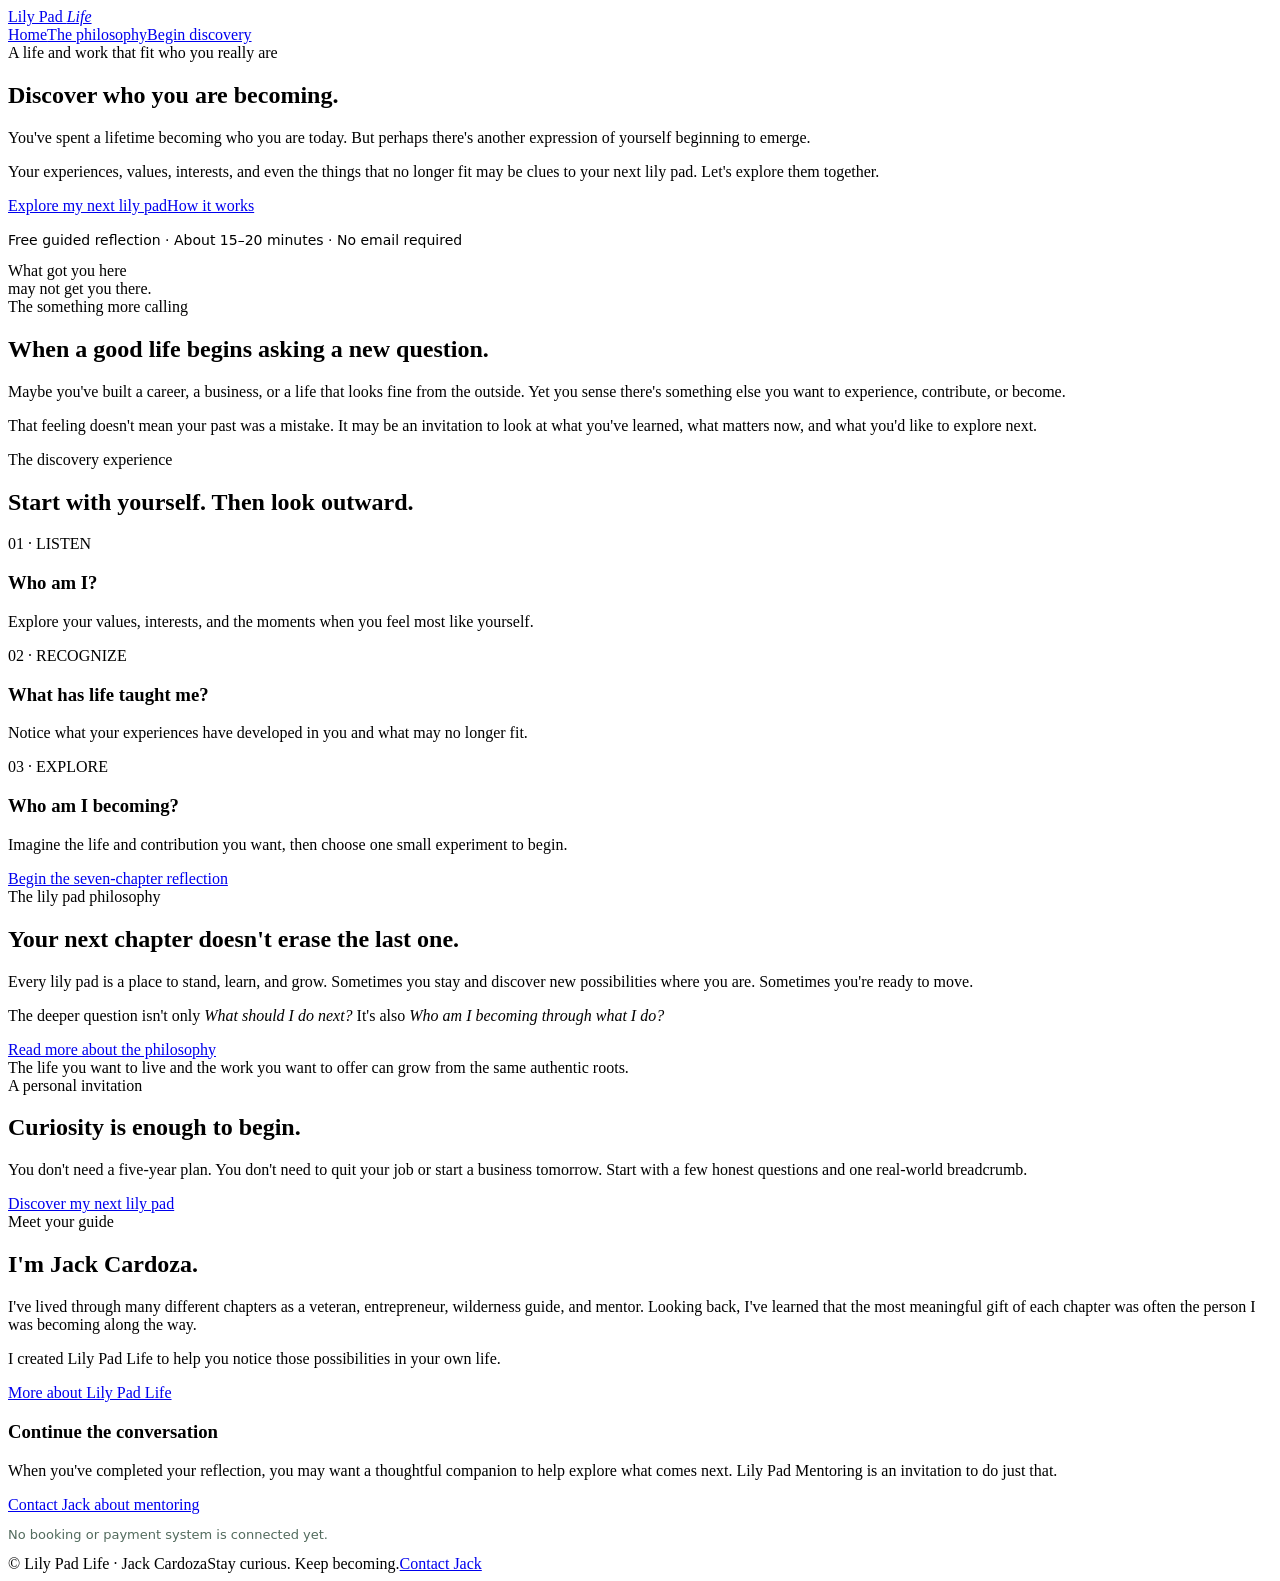
==== index.html @ d8ed2a71 "Add files via upload" ====
<!doctype html><html lang="en"><head><meta charset="utf-8"><meta name="viewport" content="width=device-width,initial-scale=1"><meta name="theme-color" content="#27543e"><link rel="stylesheet" href="styles.css"><title>Lily Pad Life | Discover Who You Are Becoming</title></head><body><header class="wrap"><nav class="nav" aria-label="Main navigation"><a class="brand" href="index.html">Lily Pad <em>Life</em></a><div class="navlinks"><a href="index.html">Home</a><a href="about.html">The philosophy</a><a href="discovery.html" class="button">Begin discovery</a></div></nav></header><main><section class="wrap hero"><div><div class="eyebrow">A life and work that fit who you really are</div><h1>Discover who you are becoming.</h1><p class="lead">You've spent a lifetime becoming who you are today. But perhaps there's another expression of yourself beginning to emerge.</p><p class="sub">Your experiences, values, interests, and even the things that no longer fit may be clues to your next lily pad. Let's explore them together.</p><div class="actions"><a class="button" href="discovery.html">Explore my next lily pad</a><a class="button outline" href="#how">How it works</a></div><p class="sub" style="font:14px system-ui;margin-top:17px">Free guided reflection · About 15–20 minutes · No email required</p></div><div class="art" role="img" aria-label="Abstract lily pad shapes in a calm green pond"><span>What got you here<br>may not get you there.</span></div></section>
<section class="section light"><div class="wrap narrow center"><div class="eyebrow">The something more calling</div><h2>When a good life begins asking a new question.</h2><p>Maybe you've built a career, a business, or a life that looks fine from the outside. Yet you sense there's something else you want to experience, contribute, or become.</p><p>That feeling doesn't mean your past was a mistake. It may be an invitation to look at what you've learned, what matters now, and what you'd like to explore next.</p></div></section>
<section class="section" id="how"><div class="wrap"><div class="eyebrow">The discovery experience</div><h2>Start with yourself. Then look outward.</h2><div class="cards"><article class="card"><div class="num">01 · LISTEN</div><h3>Who am I?</h3><p>Explore your values, interests, and the moments when you feel most like yourself.</p></article><article class="card"><div class="num">02 · RECOGNIZE</div><h3>What has life taught me?</h3><p>Notice what your experiences have developed in you and what may no longer fit.</p></article><article class="card"><div class="num">03 · EXPLORE</div><h3>Who am I becoming?</h3><p>Imagine the life and contribution you want, then choose one small experiment to begin.</p></article></div><div class="actions"><a class="button" href="discovery.html">Begin the seven-chapter reflection</a></div></div></section>
<section class="section light"><div class="wrap split"><div><div class="eyebrow">The lily pad philosophy</div><h2>Your next chapter doesn't erase the last one.</h2><p>Every lily pad is a place to stand, learn, and grow. Sometimes you stay and discover new possibilities where you are. Sometimes you're ready to move.</p><p>The deeper question isn't only <em>What should I do next?</em> It's also <em>Who am I becoming through what I do?</em></p><a href="about.html">Read more about the philosophy</a></div><div class="quote">The life you want to live and the work you want to offer can grow from the same authentic roots.</div></div></section>
<section class="banner"><div class="wrap narrow center"><div class="eyebrow">A personal invitation</div><h2>Curiosity is enough to begin.</h2><p>You don't need a five-year plan. You don't need to quit your job or start a business tomorrow. Start with a few honest questions and one real-world breadcrumb.</p><a class="button" href="discovery.html">Discover my next lily pad</a></div></section>
<section class="section"><div class="wrap split"><div><div class="eyebrow">Meet your guide</div><h2>I'm Jack Cardoza.</h2><p>I've lived through many different chapters as a veteran, entrepreneur, wilderness guide, and mentor. Looking back, I've learned that the most meaningful gift of each chapter was often the person I was becoming along the way.</p><p>I created Lily Pad Life to help you notice those possibilities in your own life.</p><a class="button outline" href="about.html">More about Lily Pad Life</a></div><div class="card"><h3>Continue the conversation</h3><p>When you've completed your reflection, you may want a thoughtful companion to help explore what comes next. Lily Pad Mentoring is an invitation to do just that.</p><a href="mailto:jackcardoza@gmail.com?subject=Exploring%20my%20next%20lily%20pad">Contact Jack about mentoring</a><p style="font:13px system-ui;color:#526b5d">No booking or payment system is connected yet.</p></div></div></section></main><footer class="footer"><div class="wrap"><span>© Lily Pad Life · Jack Cardoza</span><span>Stay curious. Keep becoming.</span><a href="mailto:jackcardoza@gmail.com">Contact Jack</a></div></footer></body></html>
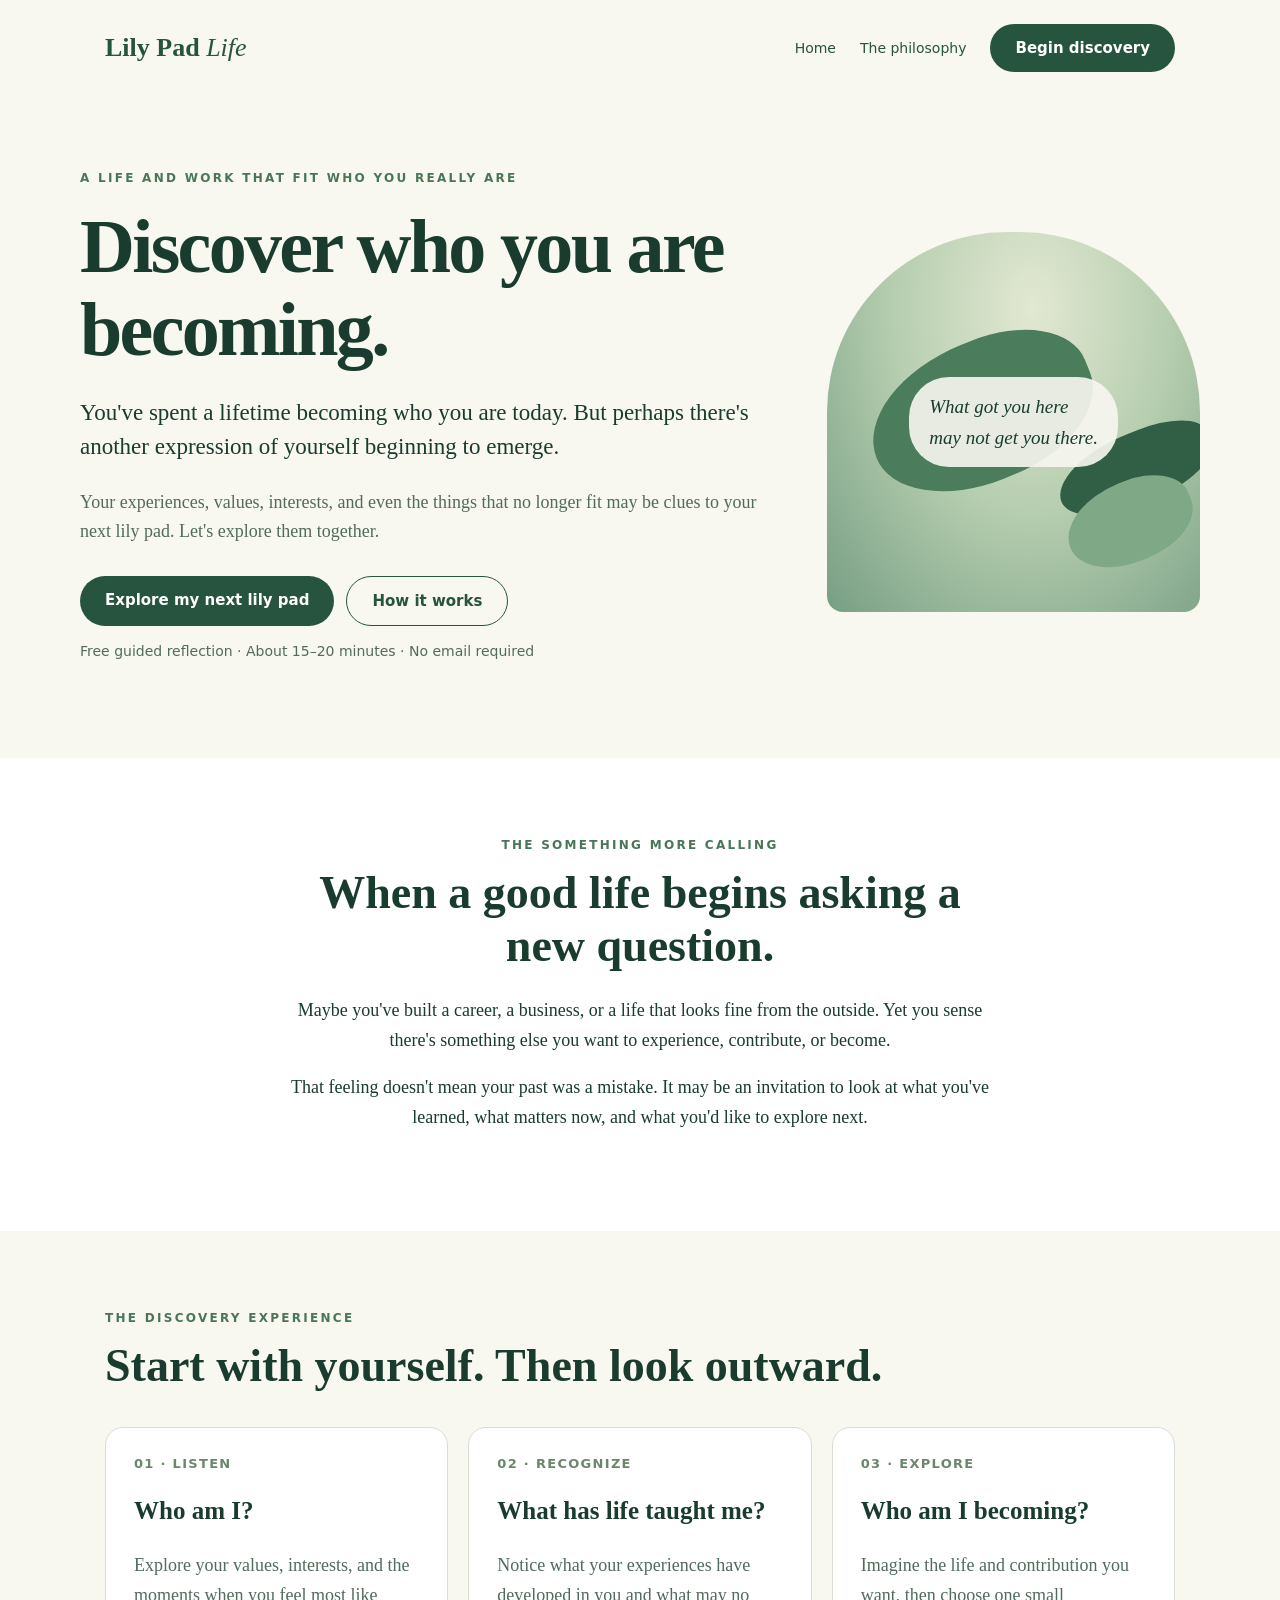
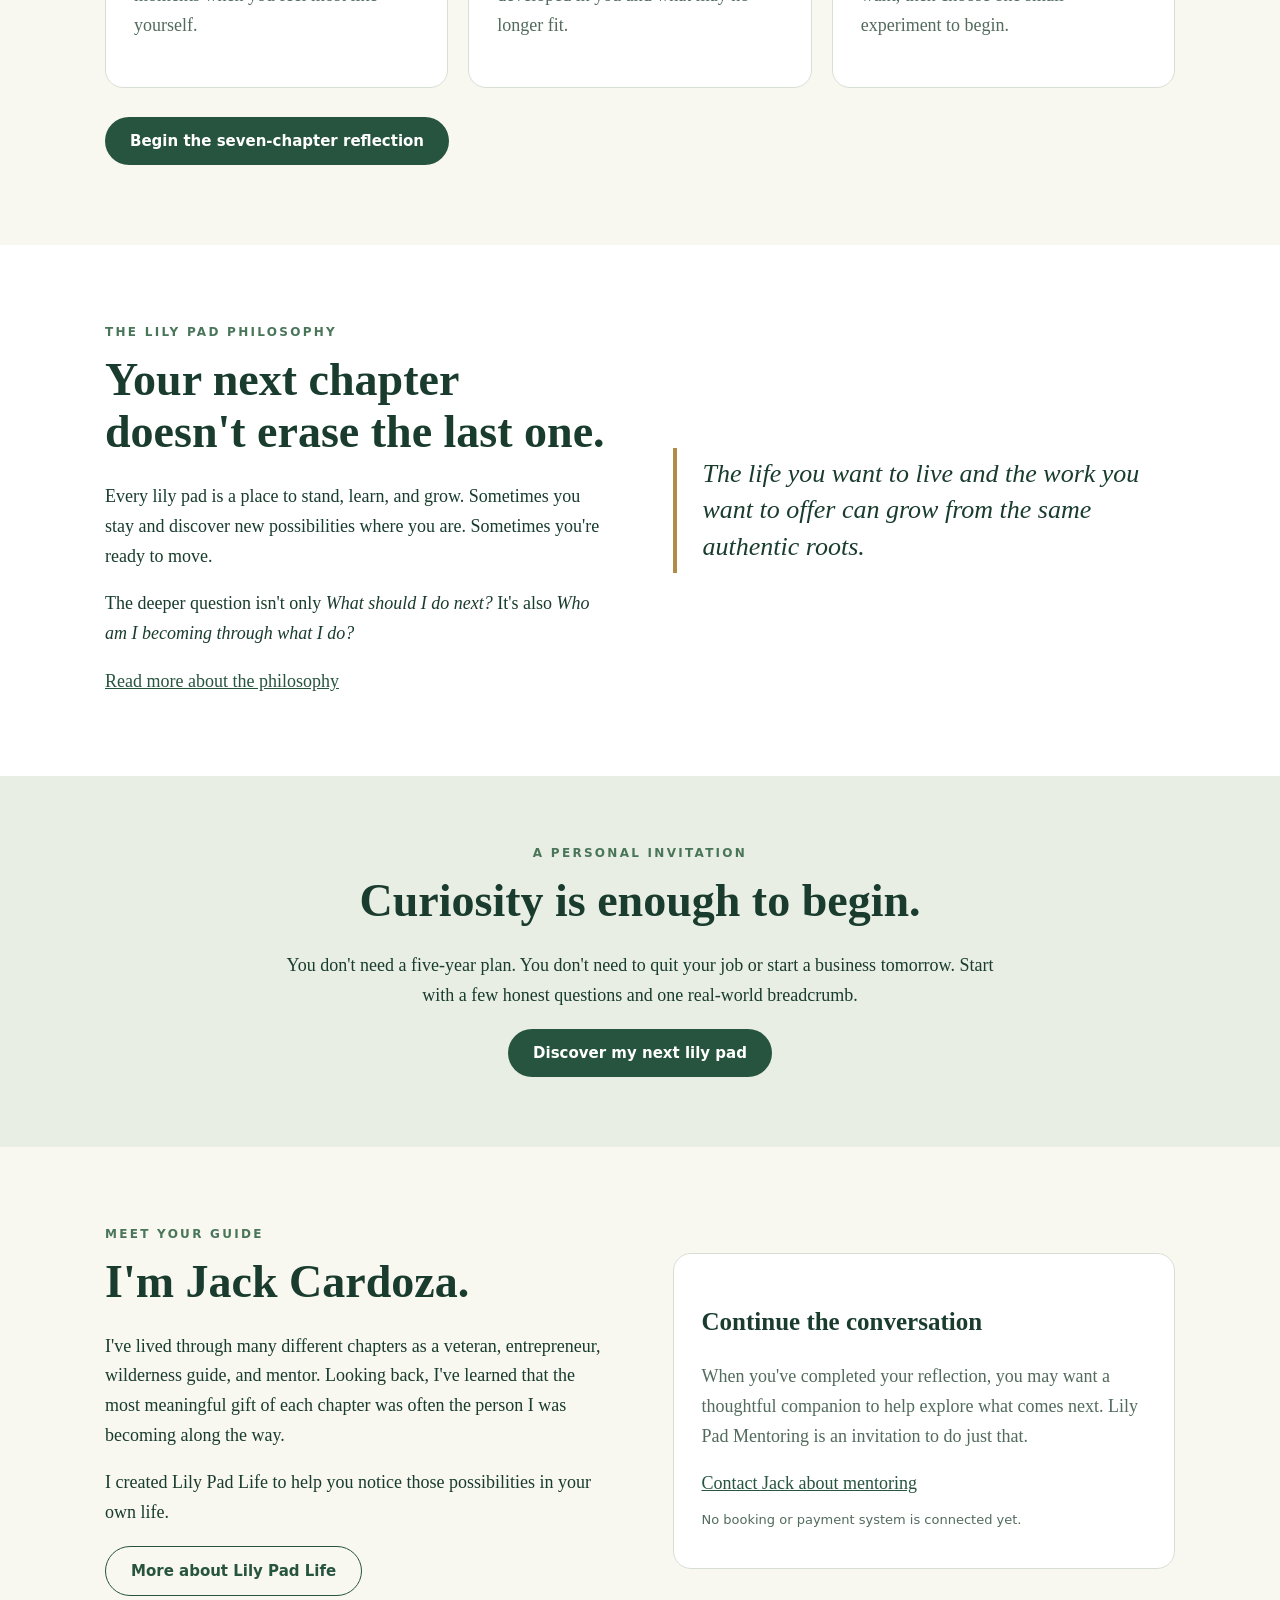
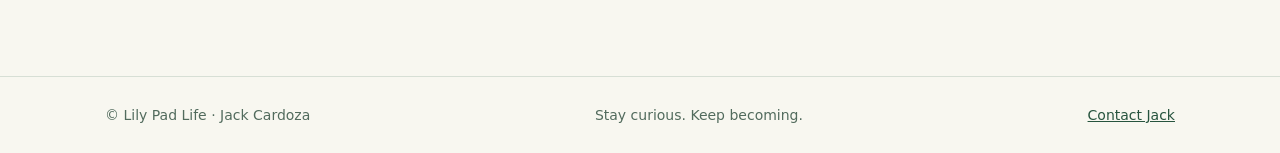
==== commit 0548fe43: "Update contact email to jack@lilypadlife.com" ====
--- a/index.html
+++ b/index.html
@@ -3,4 +3,4 @@
 <section class="section" id="how"><div class="wrap"><div class="eyebrow">The discovery experience</div><h2>Start with yourself. Then look outward.</h2><div class="cards"><article class="card"><div class="num">01 · LISTEN</div><h3>Who am I?</h3><p>Explore your values, interests, and the moments when you feel most like yourself.</p></article><article class="card"><div class="num">02 · RECOGNIZE</div><h3>What has life taught me?</h3><p>Notice what your experiences have developed in you and what may no longer fit.</p></article><article class="card"><div class="num">03 · EXPLORE</div><h3>Who am I becoming?</h3><p>Imagine the life and contribution you want, then choose one small experiment to begin.</p></article></div><div class="actions"><a class="button" href="discovery.html">Begin the seven-chapter reflection</a></div></div></section>
 <section class="section light"><div class="wrap split"><div><div class="eyebrow">The lily pad philosophy</div><h2>Your next chapter doesn't erase the last one.</h2><p>Every lily pad is a place to stand, learn, and grow. Sometimes you stay and discover new possibilities where you are. Sometimes you're ready to move.</p><p>The deeper question isn't only <em>What should I do next?</em> It's also <em>Who am I becoming through what I do?</em></p><a href="about.html">Read more about the philosophy</a></div><div class="quote">The life you want to live and the work you want to offer can grow from the same authentic roots.</div></div></section>
 <section class="banner"><div class="wrap narrow center"><div class="eyebrow">A personal invitation</div><h2>Curiosity is enough to begin.</h2><p>You don't need a five-year plan. You don't need to quit your job or start a business tomorrow. Start with a few honest questions and one real-world breadcrumb.</p><a class="button" href="discovery.html">Discover my next lily pad</a></div></section>
-<section class="section"><div class="wrap split"><div><div class="eyebrow">Meet your guide</div><h2>I'm Jack Cardoza.</h2><p>I've lived through many different chapters as a veteran, entrepreneur, wilderness guide, and mentor. Looking back, I've learned that the most meaningful gift of each chapter was often the person I was becoming along the way.</p><p>I created Lily Pad Life to help you notice those possibilities in your own life.</p><a class="button outline" href="about.html">More about Lily Pad Life</a></div><div class="card"><h3>Continue the conversation</h3><p>When you've completed your reflection, you may want a thoughtful companion to help explore what comes next. Lily Pad Mentoring is an invitation to do just that.</p><a href="mailto:jackcardoza@gmail.com?subject=Exploring%20my%20next%20lily%20pad">Contact Jack about mentoring</a><p style="font:13px system-ui;color:#526b5d">No booking or payment system is connected yet.</p></div></div></section></main><footer class="footer"><div class="wrap"><span>© Lily Pad Life · Jack Cardoza</span><span>Stay curious. Keep becoming.</span><a href="mailto:jackcardoza@gmail.com">Contact Jack</a></div></footer></body></html>+<section class="section"><div class="wrap split"><div><div class="eyebrow">Meet your guide</div><h2>I'm Jack Cardoza.</h2><p>I've lived through many different chapters as a veteran, entrepreneur, wilderness guide, and mentor. Looking back, I've learned that the most meaningful gift of each chapter was often the person I was becoming along the way.</p><p>I created Lily Pad Life to help you notice those possibilities in your own life.</p><a class="button outline" href="about.html">More about Lily Pad Life</a></div><div class="card"><h3>Continue the conversation</h3><p>When you've completed your reflection, you may want a thoughtful companion to help explore what comes next. Lily Pad Mentoring is an invitation to do just that.</p><a href="mailto:jack@lilypadlife.com?subject=Exploring%20my%20next%20lily%20pad">Contact Jack about mentoring</a><p style="font:13px system-ui;color:#526b5d">No booking or payment system is connected yet.</p></div></div></section></main><footer class="footer"><div class="wrap"><span>© Lily Pad Life · Jack Cardoza</span><span>Stay curious. Keep becoming.</span><a href="mailto:jack@lilypadlife.com">Contact Jack</a></div></footer></body></html>
--- a/styles.css
+++ b/styles.css
@@ -0,0 +1,2 @@
+
+:root{--green:#27543e;--dark:#193c2e;--muted:#526b5d;--cream:#f8f7f0;--gold:#b38b49;--line:#d7dfd5}*{box-sizing:border-box}html{scroll-behavior:smooth}body{margin:0;color:var(--dark);background:var(--cream);font:18px/1.65 Georgia,serif}a{color:var(--green)}.wrap{max-width:1120px;margin:auto;padding:0 25px}.nav{display:flex;justify-content:space-between;align-items:center;padding:24px 0;gap:20px}.brand{font-size:26px;font-weight:bold;text-decoration:none}.brand em{font-weight:normal}.navlinks{display:flex;align-items:center;gap:24px;font:14px system-ui}.navlinks a{text-decoration:none}.button{display:inline-block;background:var(--green);color:white;padding:15px 25px;border-radius:40px;font:600 15px system-ui;text-decoration:none}.button.outline{background:transparent;border:1px solid var(--green);color:var(--green)}.hero{padding:75px 0 85px;display:grid;grid-template-columns:1.3fr .7fr;align-items:center;gap:55px}.eyebrow{font:700 12px system-ui;letter-spacing:.19em;text-transform:uppercase;color:#497559}h1{font-size:clamp(43px,6vw,76px);line-height:1.09;letter-spacing:-.035em;margin:20px 0 25px}h2{font-size:clamp(31px,4vw,46px);line-height:1.15;margin:15px 0 23px}h3{font-size:25px;line-height:1.2}.lead{font-size:23px;line-height:1.5}.sub{color:var(--muted)}.actions{display:flex;gap:12px;flex-wrap:wrap;margin-top:29px}.art{min-height:380px;background:radial-gradient(ellipse at 55% 20%,#e2e8d2 0%,#b7ceb0 47%,#769e83 100%);border-radius:180px 180px 16px 16px;display:flex;align-items:center;justify-content:center;position:relative;overflow:hidden}.art:before,.art:after{content:'';position:absolute;background:#4b7c5b;border-radius:55% 45% 50% 50%;transform:rotate(-22deg)}.art:before{width:230px;height:140px;top:110px;left:40px;box-shadow:120px 110px 0 -35px #315f46}.art:after{width:130px;height:80px;bottom:50px;right:5px;background:#7ea886}.art span{z-index:1;background:#f8f7f0e8;padding:14px 20px;border-radius:40px;font-style:italic;font-size:19px}.section{padding:80px 0}.light{background:white}.center{text-align:center}.narrow{max-width:770px;margin:auto}.cards{display:grid;grid-template-columns:repeat(3,1fr);gap:20px;margin-top:35px}.card{border:1px solid var(--line);background:white;border-radius:18px;padding:28px}.card .num{font:700 13px system-ui;color:#6a876c;letter-spacing:.1em}.card p{color:var(--muted)}.quote{border-left:4px solid var(--gold);padding:8px 0 8px 26px;font-style:italic;font-size:26px;line-height:1.4}.split{display:grid;grid-template-columns:1fr 1fr;gap:65px;align-items:center}.list{padding-left:24px}.list li{margin-bottom:13px}.banner{background:#e9eee4;padding:70px 0}.footer{padding:30px 0;color:var(--muted);font:14px system-ui;border-top:1px solid var(--line)}.footer .wrap{display:flex;justify-content:space-between;gap:20px;flex-wrap:wrap}@media(max-width:750px){.hero,.split{grid-template-columns:1fr}.hero{padding:40px 0}.art{min-height:260px}.cards{grid-template-columns:1fr}.nav{align-items:flex-start;flex-direction:column}.navlinks{gap:14px;flex-wrap:wrap}.section{padding:55px 0}}
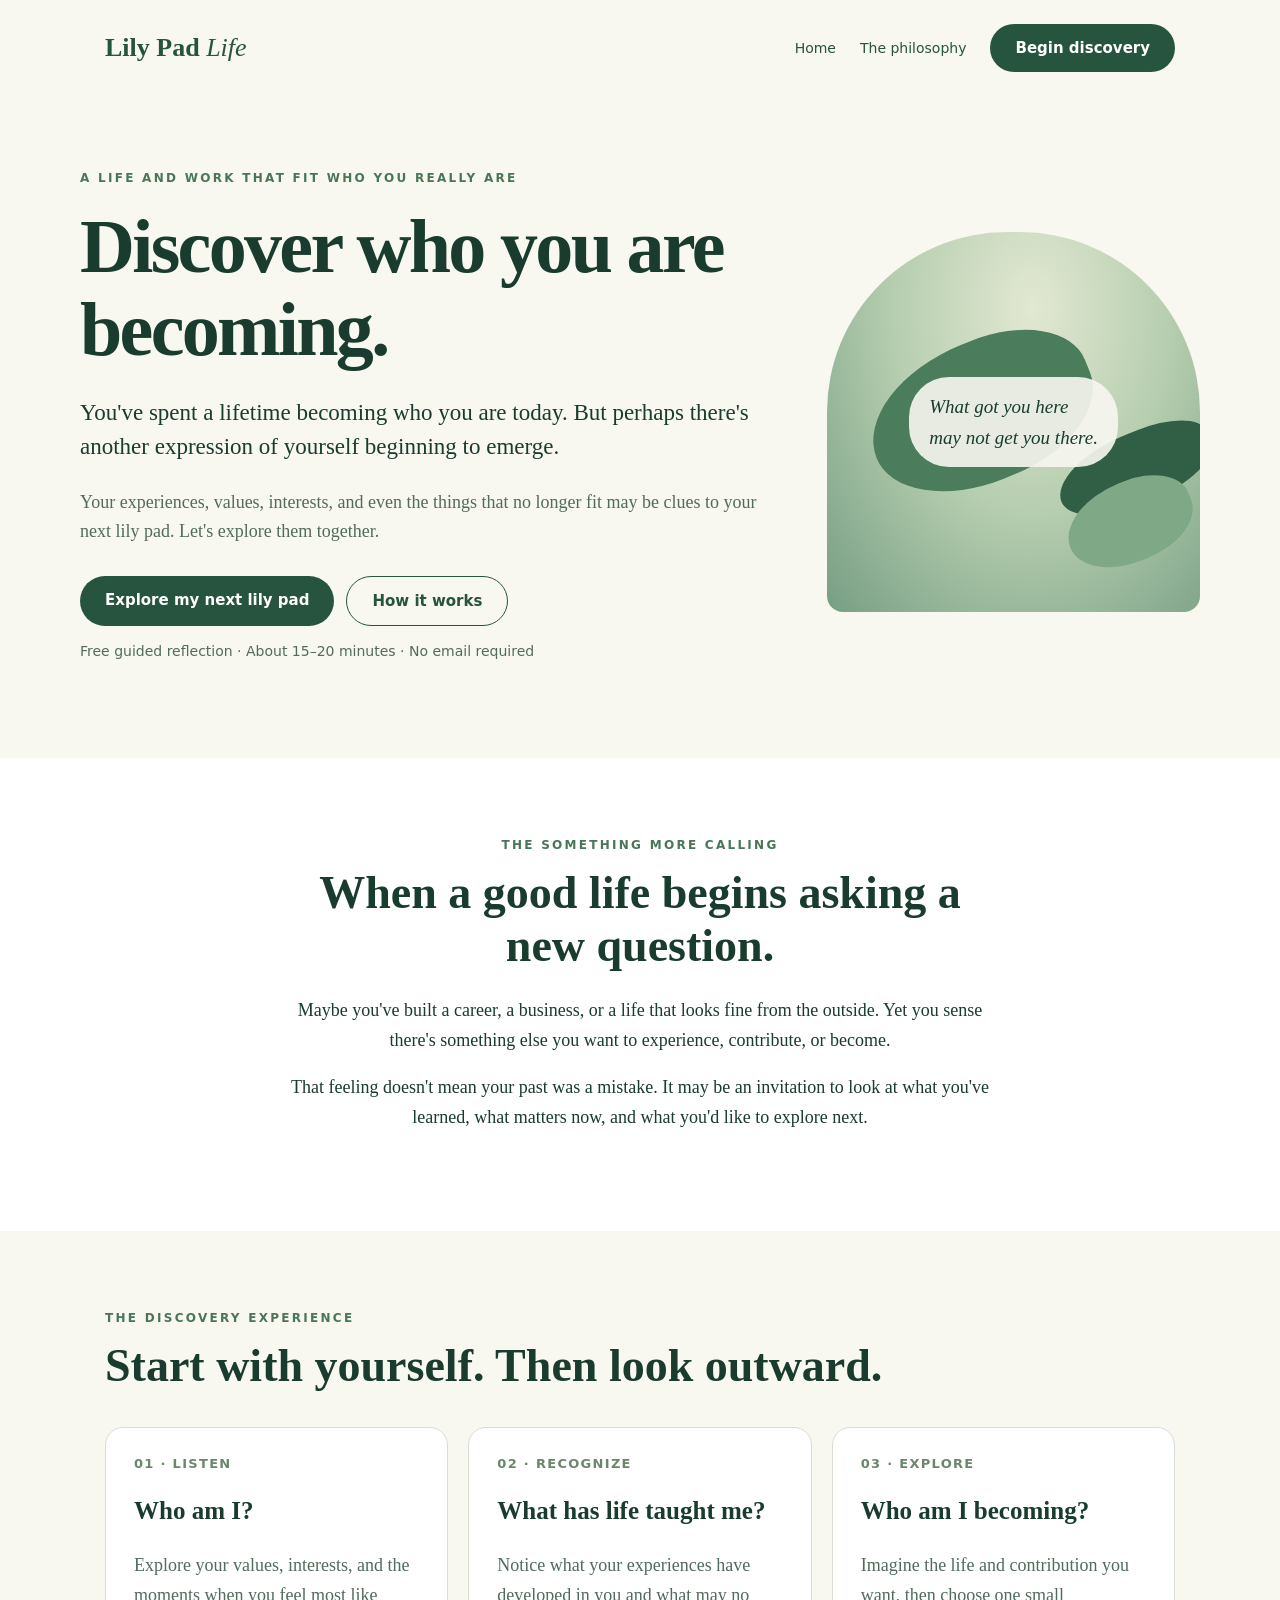
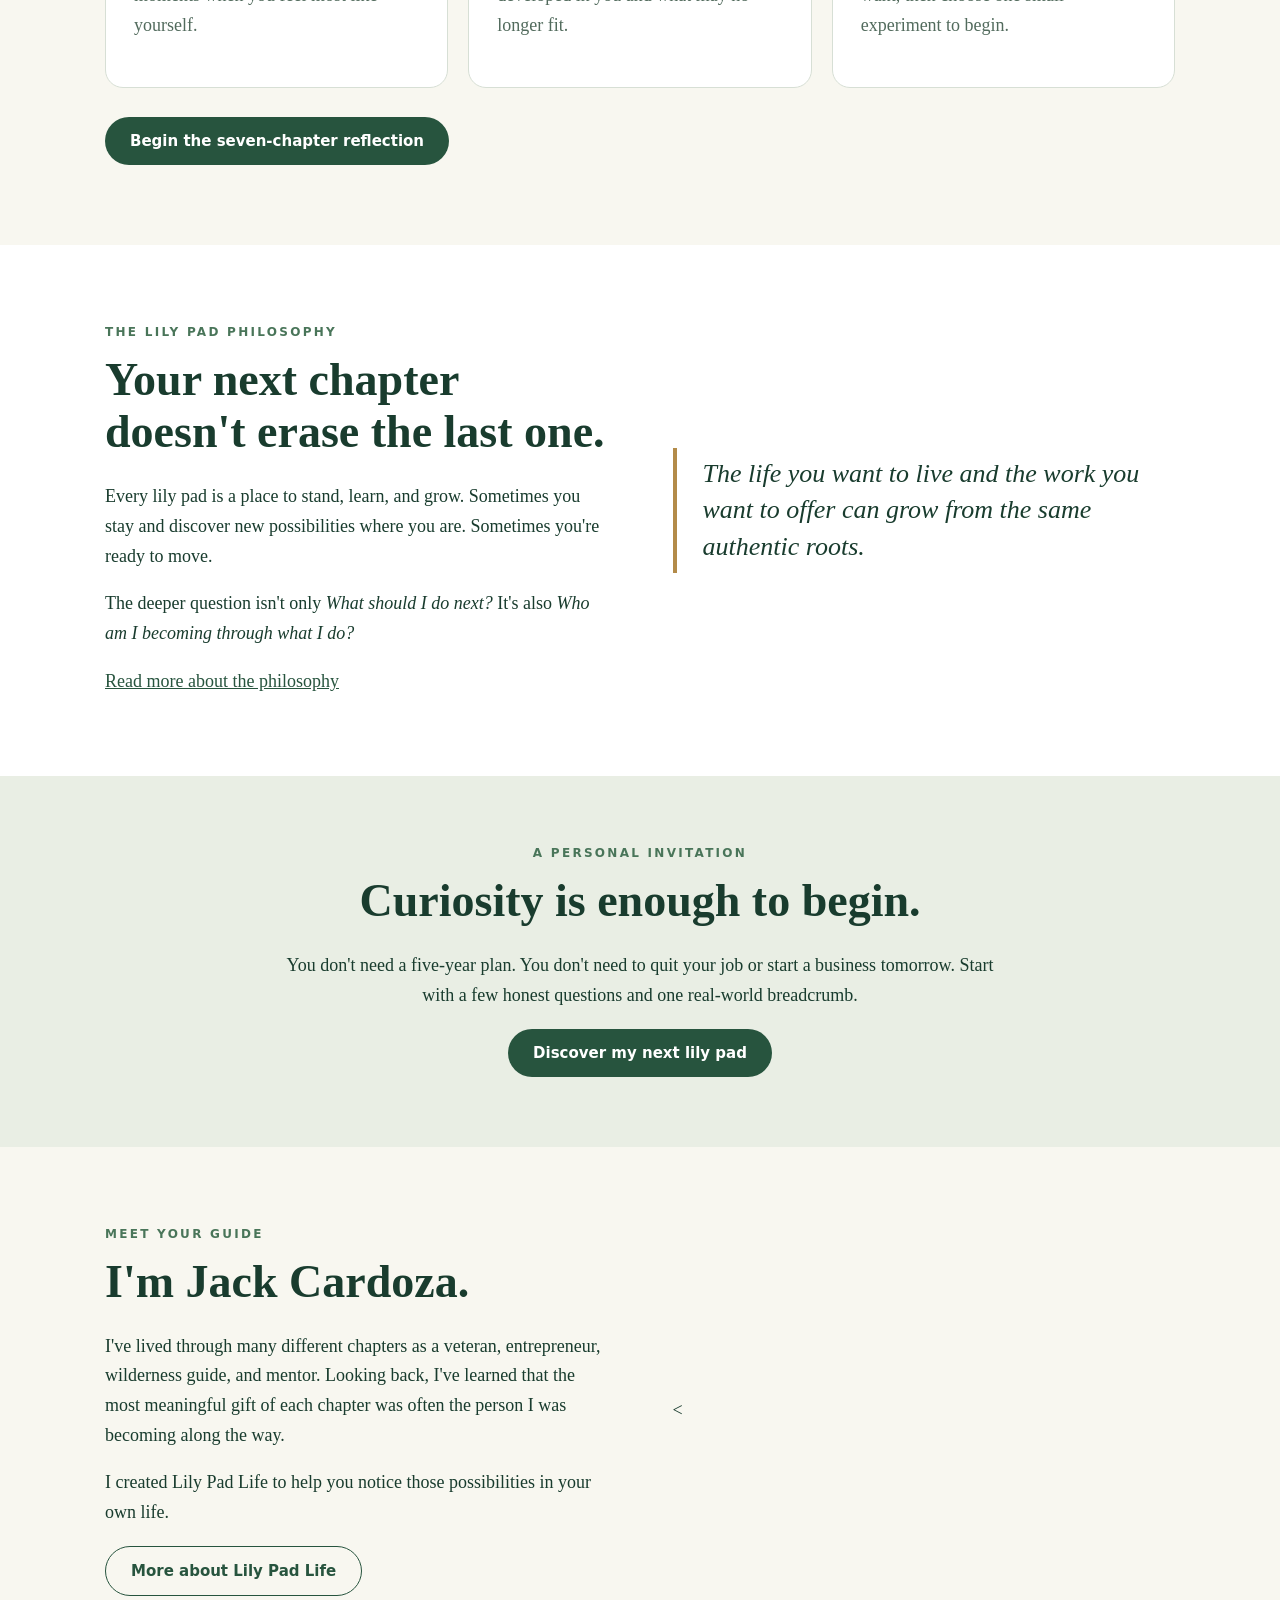
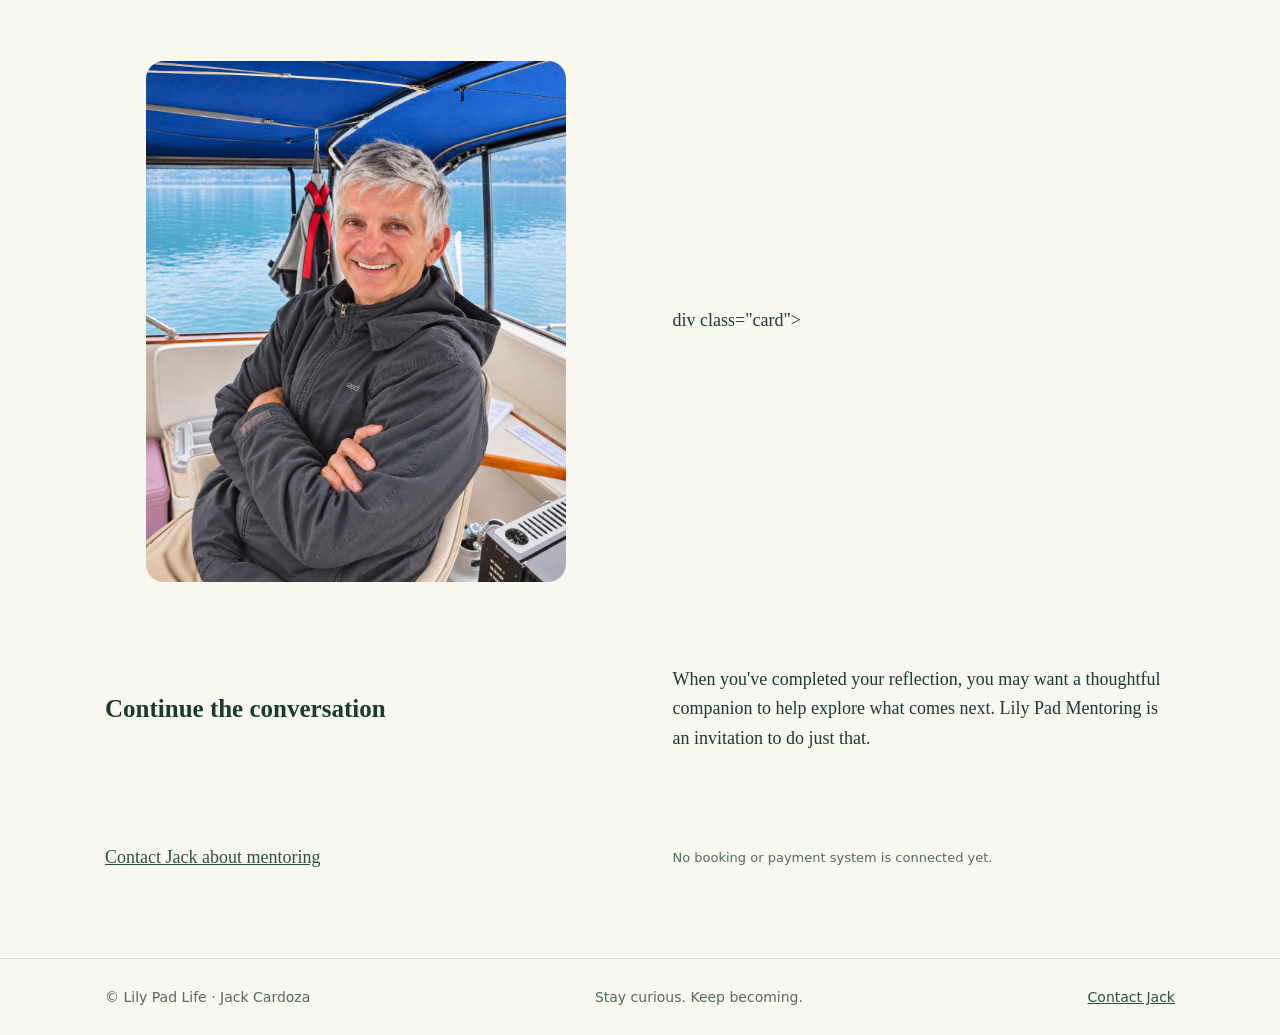
==== commit 3809dbd9: "Add 'Meet your guide' section with mentoring info Added a guide section with personal introduction a" ====
--- a/index.html
+++ b/index.html
@@ -3,4 +3,5 @@
 <section class="section" id="how"><div class="wrap"><div class="eyebrow">The discovery experience</div><h2>Start with yourself. Then look outward.</h2><div class="cards"><article class="card"><div class="num">01 · LISTEN</div><h3>Who am I?</h3><p>Explore your values, interests, and the moments when you feel most like yourself.</p></article><article class="card"><div class="num">02 · RECOGNIZE</div><h3>What has life taught me?</h3><p>Notice what your experiences have developed in you and what may no longer fit.</p></article><article class="card"><div class="num">03 · EXPLORE</div><h3>Who am I becoming?</h3><p>Imagine the life and contribution you want, then choose one small experiment to begin.</p></article></div><div class="actions"><a class="button" href="discovery.html">Begin the seven-chapter reflection</a></div></div></section>
 <section class="section light"><div class="wrap split"><div><div class="eyebrow">The lily pad philosophy</div><h2>Your next chapter doesn't erase the last one.</h2><p>Every lily pad is a place to stand, learn, and grow. Sometimes you stay and discover new possibilities where you are. Sometimes you're ready to move.</p><p>The deeper question isn't only <em>What should I do next?</em> It's also <em>Who am I becoming through what I do?</em></p><a href="about.html">Read more about the philosophy</a></div><div class="quote">The life you want to live and the work you want to offer can grow from the same authentic roots.</div></div></section>
 <section class="banner"><div class="wrap narrow center"><div class="eyebrow">A personal invitation</div><h2>Curiosity is enough to begin.</h2><p>You don't need a five-year plan. You don't need to quit your job or start a business tomorrow. Start with a few honest questions and one real-world breadcrumb.</p><a class="button" href="discovery.html">Discover my next lily pad</a></div></section>
-<section class="section"><div class="wrap split"><div><div class="eyebrow">Meet your guide</div><h2>I'm Jack Cardoza.</h2><p>I've lived through many different chapters as a veteran, entrepreneur, wilderness guide, and mentor. Looking back, I've learned that the most meaningful gift of each chapter was often the person I was becoming along the way.</p><p>I created Lily Pad Life to help you notice those possibilities in your own life.</p><a class="button outline" href="about.html">More about Lily Pad Life</a></div><div class="card"><h3>Continue the conversation</h3><p>When you've completed your reflection, you may want a thoughtful companion to help explore what comes next. Lily Pad Mentoring is an invitation to do just that.</p><a href="mailto:jack@lilypadlife.com?subject=Exploring%20my%20next%20lily%20pad">Contact Jack about mentoring</a><p style="font:13px system-ui;color:#526b5d">No booking or payment system is connected yet.</p></div></div></section></main><footer class="footer"><div class="wrap"><span>© Lily Pad Life · Jack Cardoza</span><span>Stay curious. Keep becoming.</span><a href="mailto:jack@lilypadlife.com">Contact Jack</a></div></footer></body></html>
+<section class="section"><div class="wrap split"><div><div class="eyebrow">Meet your guide</div><h2>I'm Jack Cardoza.</h2><p>I've lived through many different chapters as a veteran, entrepreneur, wilderness guide, and mentor. Looking back, I've learned that the most meaningful gift of each chapter was often the person I was becoming along the way.</p><p>I created Lily Pad Life to help you notice those possibilities in your own life.</p><a class="button outline" href="about.html">More about Lily Pad Life</a></div><<img src="Boat%20Jack.png" alt="Jack Cardoza smiling aboard a boat" style="width:100%;max-width:420px;height:auto;border-radius:18px;display:block;margin:auto;">
+div class="card"><h3>Continue the conversation</h3><p>When you've completed your reflection, you may want a thoughtful companion to help explore what comes next. Lily Pad Mentoring is an invitation to do just that.</p><a href="mailto:jack@lilypadlife.com?subject=Exploring%20my%20next%20lily%20pad">Contact Jack about mentoring</a><p style="font:13px system-ui;color:#526b5d">No booking or payment system is connected yet.</p></div></div></section></main><footer class="footer"><div class="wrap"><span>© Lily Pad Life · Jack Cardoza</span><span>Stay curious. Keep becoming.</span><a href="mailto:jack@lilypadlife.com">Contact Jack</a></div></footer></body></html>
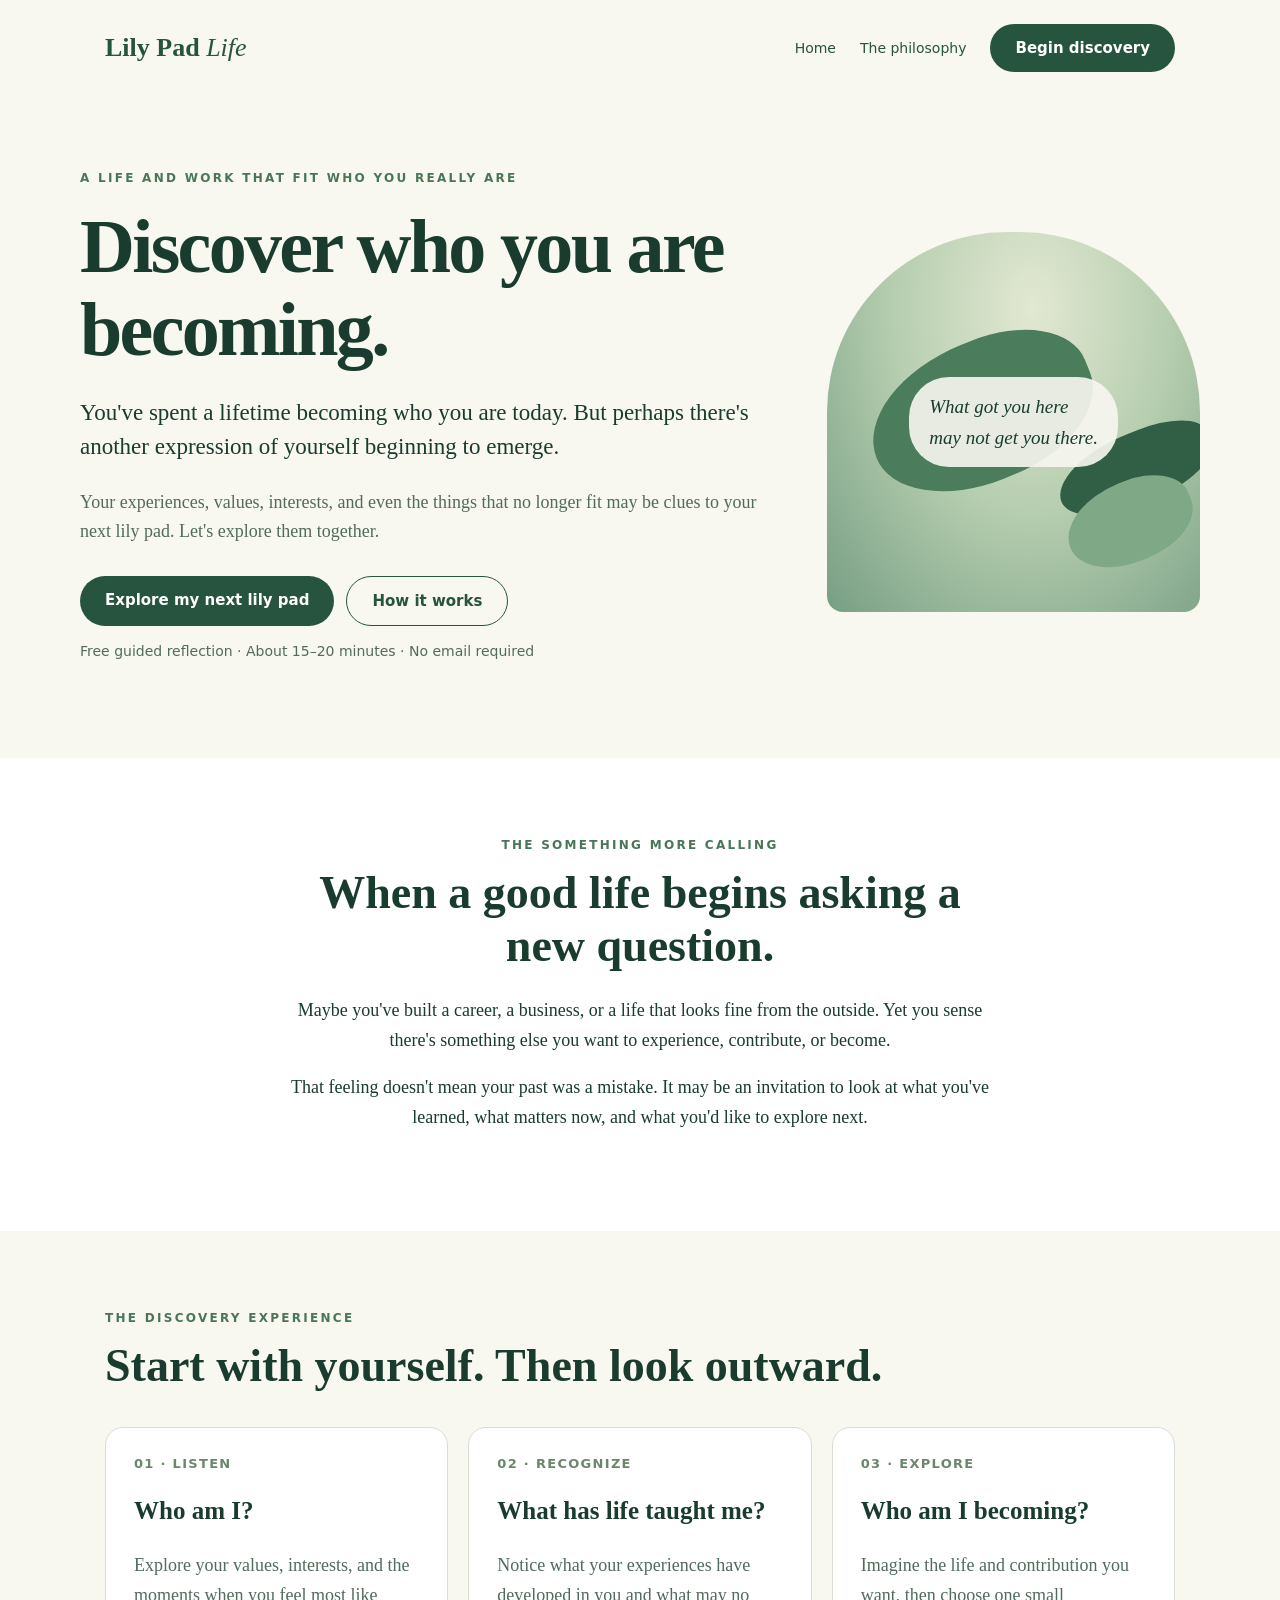
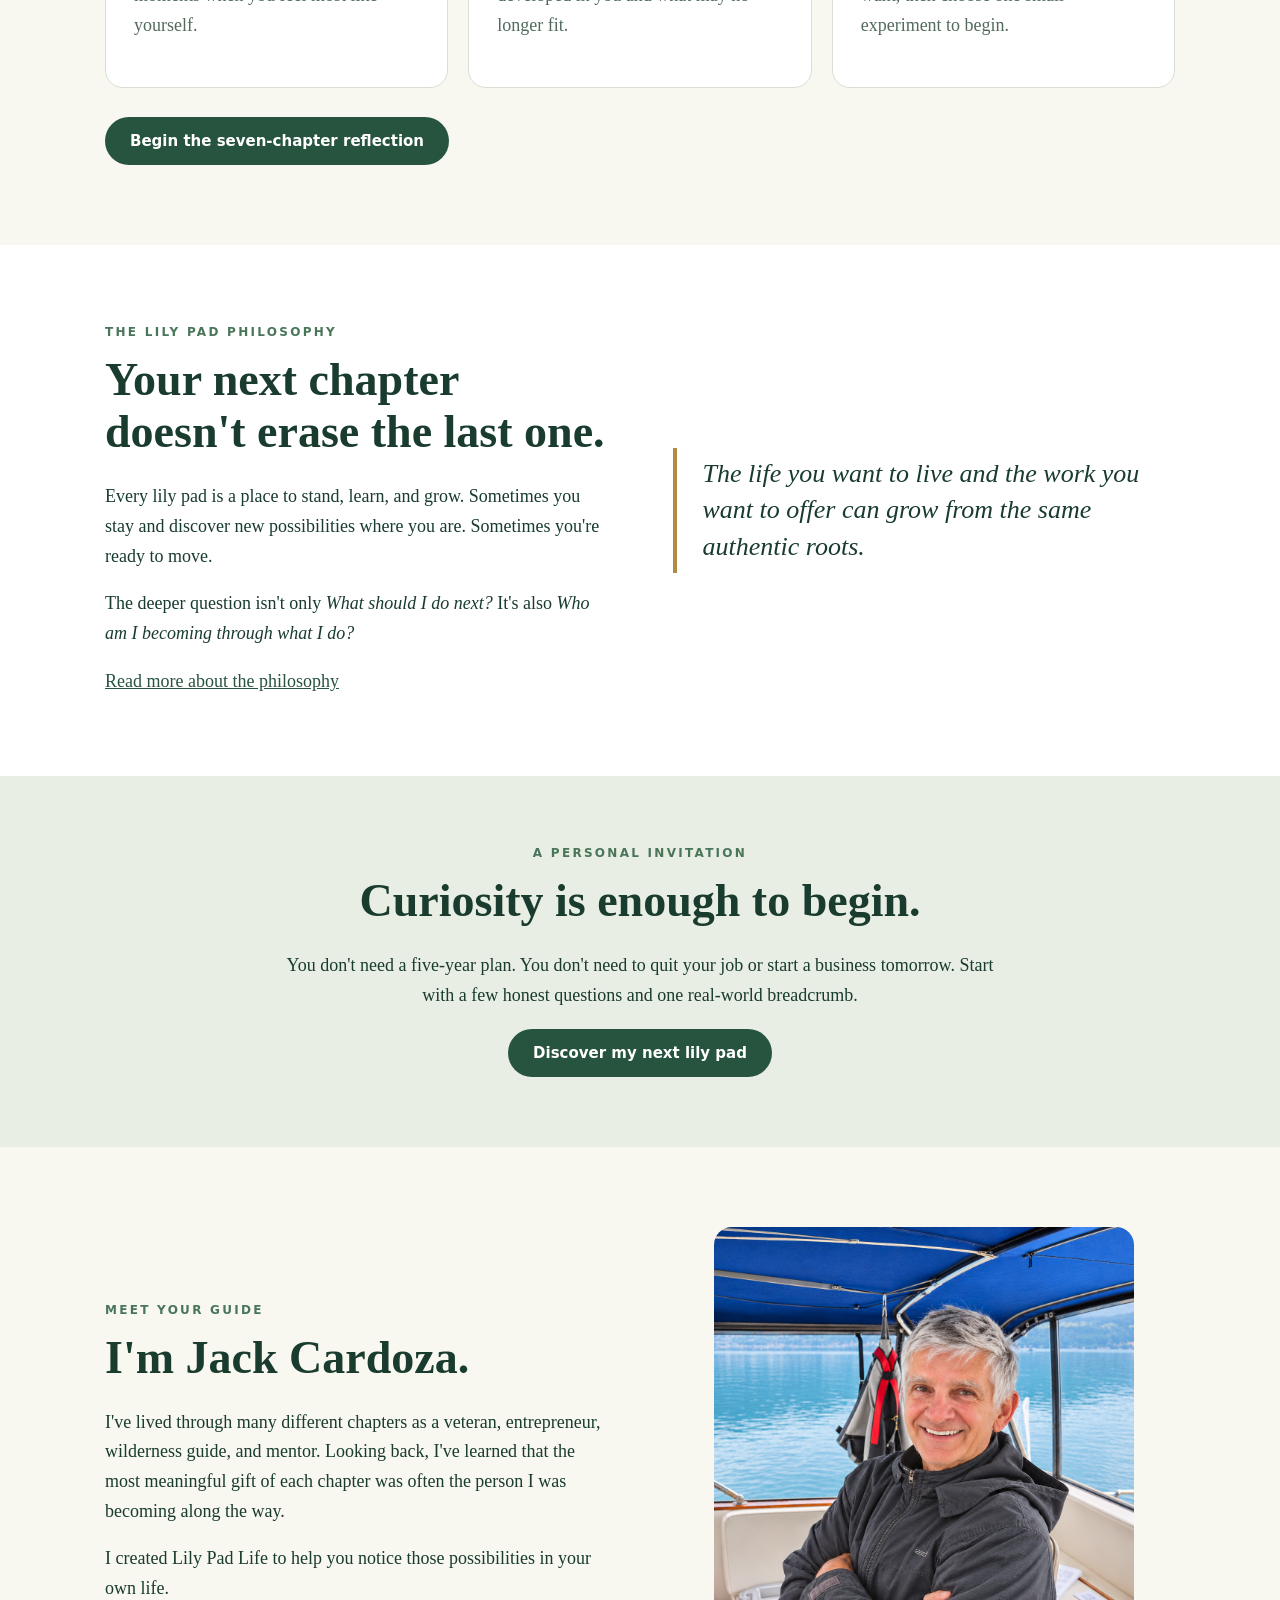
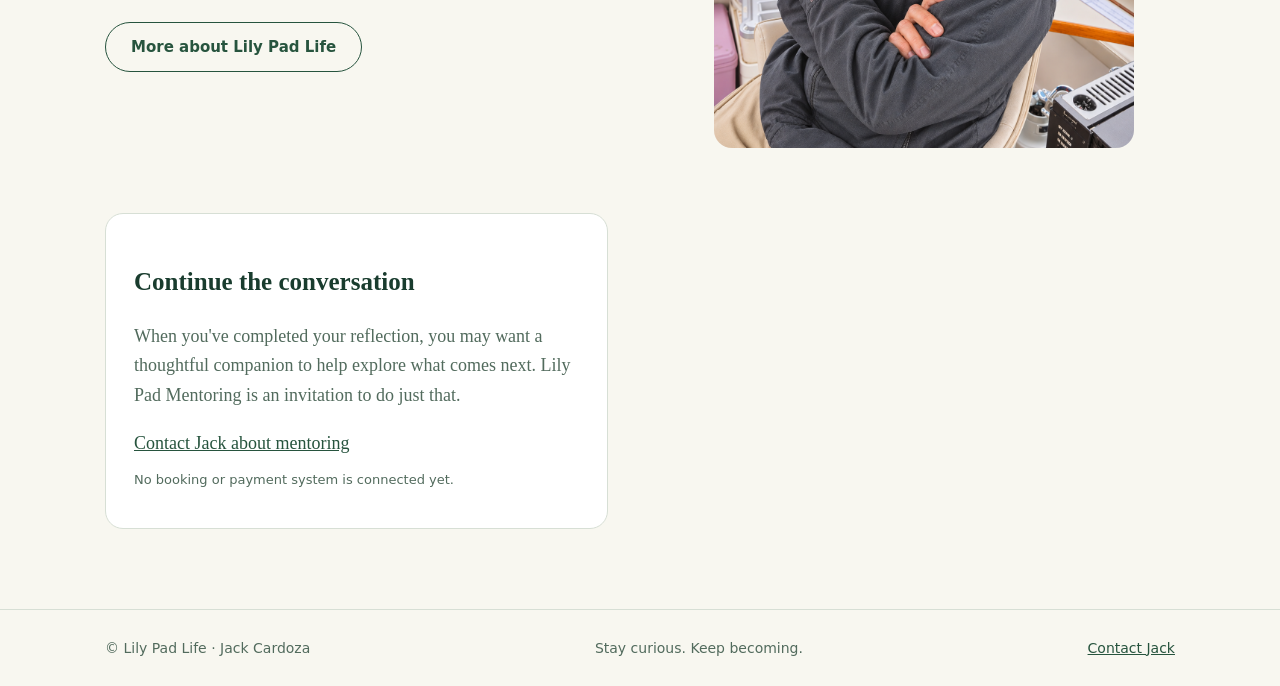
==== commit 0c617e3d: "Add guide section and mentoring invitation to index.html" ====
--- a/index.html
+++ b/index.html
@@ -3,5 +3,5 @@
 <section class="section" id="how"><div class="wrap"><div class="eyebrow">The discovery experience</div><h2>Start with yourself. Then look outward.</h2><div class="cards"><article class="card"><div class="num">01 · LISTEN</div><h3>Who am I?</h3><p>Explore your values, interests, and the moments when you feel most like yourself.</p></article><article class="card"><div class="num">02 · RECOGNIZE</div><h3>What has life taught me?</h3><p>Notice what your experiences have developed in you and what may no longer fit.</p></article><article class="card"><div class="num">03 · EXPLORE</div><h3>Who am I becoming?</h3><p>Imagine the life and contribution you want, then choose one small experiment to begin.</p></article></div><div class="actions"><a class="button" href="discovery.html">Begin the seven-chapter reflection</a></div></div></section>
 <section class="section light"><div class="wrap split"><div><div class="eyebrow">The lily pad philosophy</div><h2>Your next chapter doesn't erase the last one.</h2><p>Every lily pad is a place to stand, learn, and grow. Sometimes you stay and discover new possibilities where you are. Sometimes you're ready to move.</p><p>The deeper question isn't only <em>What should I do next?</em> It's also <em>Who am I becoming through what I do?</em></p><a href="about.html">Read more about the philosophy</a></div><div class="quote">The life you want to live and the work you want to offer can grow from the same authentic roots.</div></div></section>
 <section class="banner"><div class="wrap narrow center"><div class="eyebrow">A personal invitation</div><h2>Curiosity is enough to begin.</h2><p>You don't need a five-year plan. You don't need to quit your job or start a business tomorrow. Start with a few honest questions and one real-world breadcrumb.</p><a class="button" href="discovery.html">Discover my next lily pad</a></div></section>
-<section class="section"><div class="wrap split"><div><div class="eyebrow">Meet your guide</div><h2>I'm Jack Cardoza.</h2><p>I've lived through many different chapters as a veteran, entrepreneur, wilderness guide, and mentor. Looking back, I've learned that the most meaningful gift of each chapter was often the person I was becoming along the way.</p><p>I created Lily Pad Life to help you notice those possibilities in your own life.</p><a class="button outline" href="about.html">More about Lily Pad Life</a></div><<img src="Boat%20Jack.png" alt="Jack Cardoza smiling aboard a boat" style="width:100%;max-width:420px;height:auto;border-radius:18px;display:block;margin:auto;">
-div class="card"><h3>Continue the conversation</h3><p>When you've completed your reflection, you may want a thoughtful companion to help explore what comes next. Lily Pad Mentoring is an invitation to do just that.</p><a href="mailto:jack@lilypadlife.com?subject=Exploring%20my%20next%20lily%20pad">Contact Jack about mentoring</a><p style="font:13px system-ui;color:#526b5d">No booking or payment system is connected yet.</p></div></div></section></main><footer class="footer"><div class="wrap"><span>© Lily Pad Life · Jack Cardoza</span><span>Stay curious. Keep becoming.</span><a href="mailto:jack@lilypadlife.com">Contact Jack</a></div></footer></body></html>
+<section class="section"><div class="wrap split"><div><div class="eyebrow">Meet your guide</div><h2>I'm Jack Cardoza.</h2><p>I've lived through many different chapters as a veteran, entrepreneur, wilderness guide, and mentor. Looking back, I've learned that the most meaningful gift of each chapter was often the person I was becoming along the way.</p><p>I created Lily Pad Life to help you notice those possibilities in your own life.</p><a class="button outline" href="about.html">More about Lily Pad Life</a></div><img src="Boat%20Jack.png" alt="Jack Cardoza smiling aboard a boat" style="width:100%;max-width:420px;height:auto;border-radius:18px;display:block;margin:auto;">
+<div class="card"><h3>Continue the conversation</h3><p>When you've completed your reflection, you may want a thoughtful companion to help explore what comes next. Lily Pad Mentoring is an invitation to do just that.</p><a href="mailto:jack@lilypadlife.com?subject=Exploring%20my%20next%20lily%20pad">Contact Jack about mentoring</a><p style="font:13px system-ui;color:#526b5d">No booking or payment system is connected yet.</p></div></div></section></main><footer class="footer"><div class="wrap"><span>© Lily Pad Life · Jack Cardoza</span><span>Stay curious. Keep becoming.</span><a href="mailto:jack@lilypadlife.com">Contact Jack</a></div></footer></body></html>
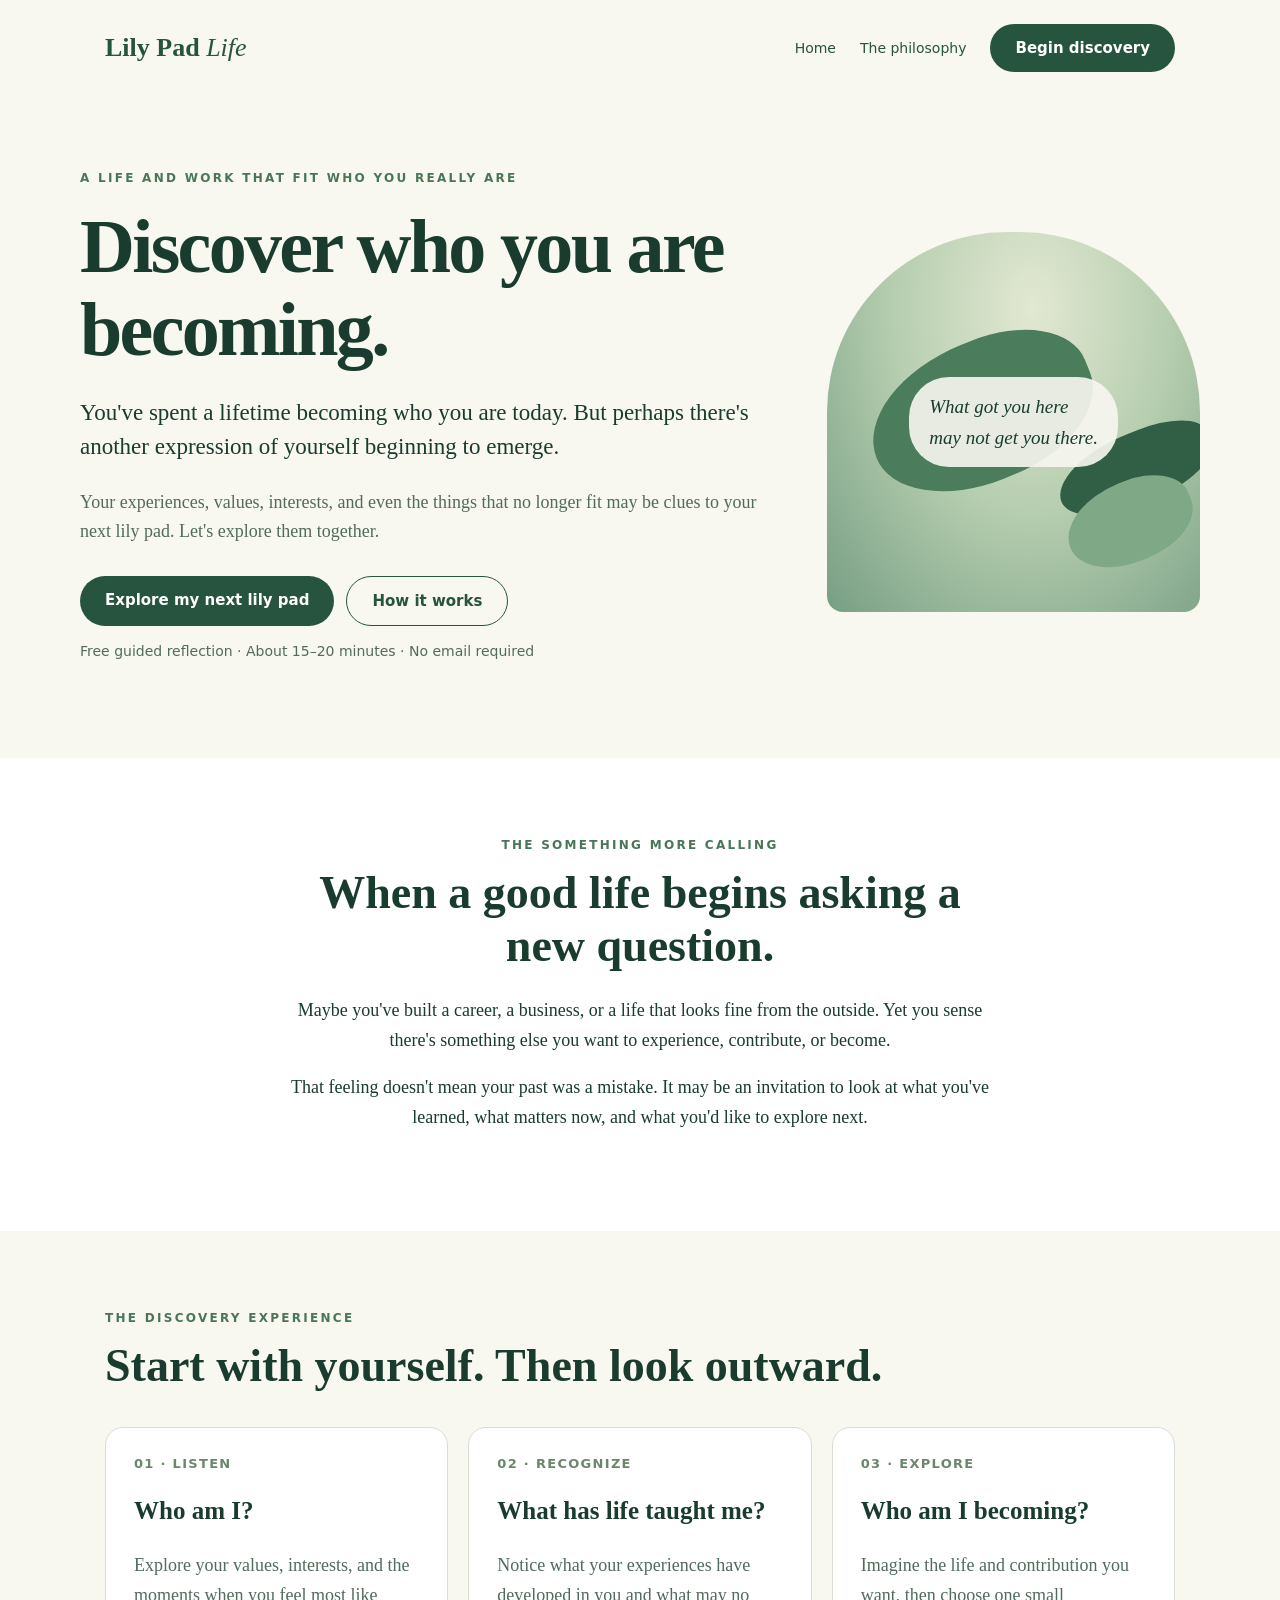
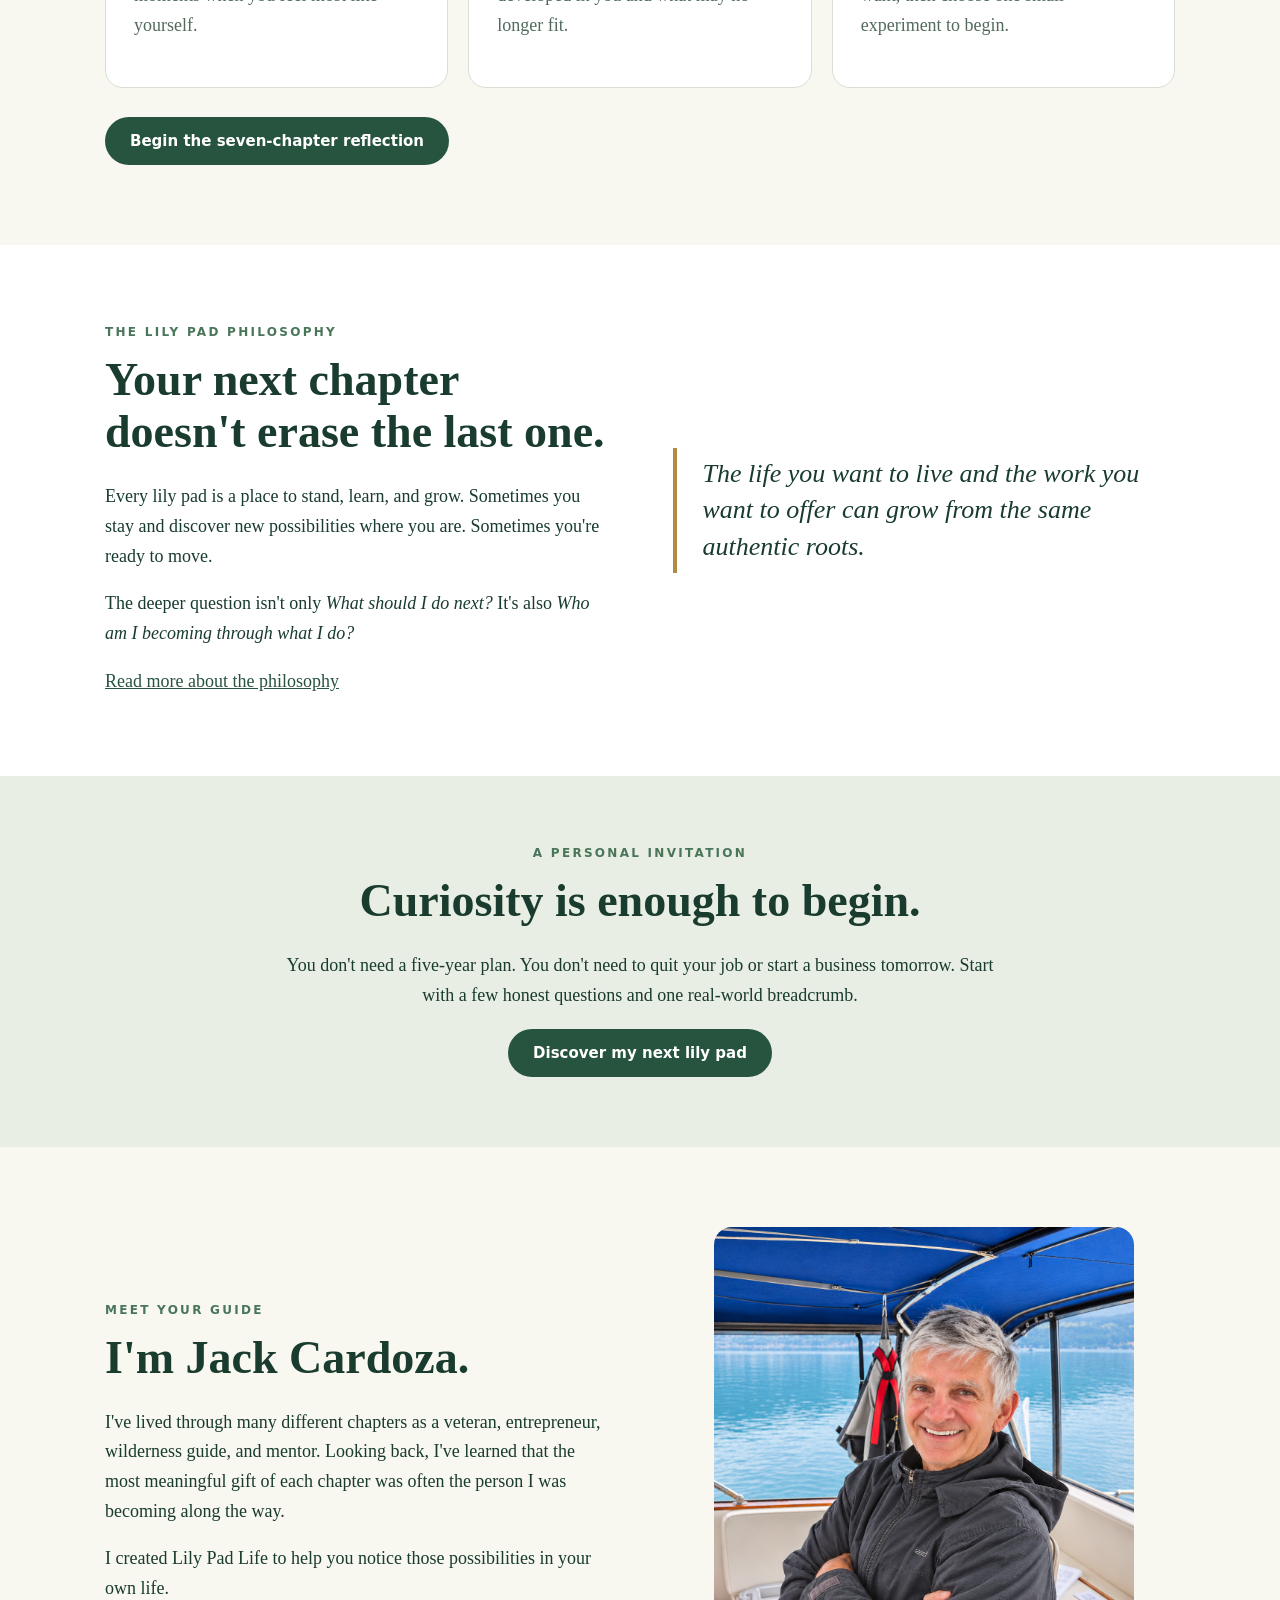
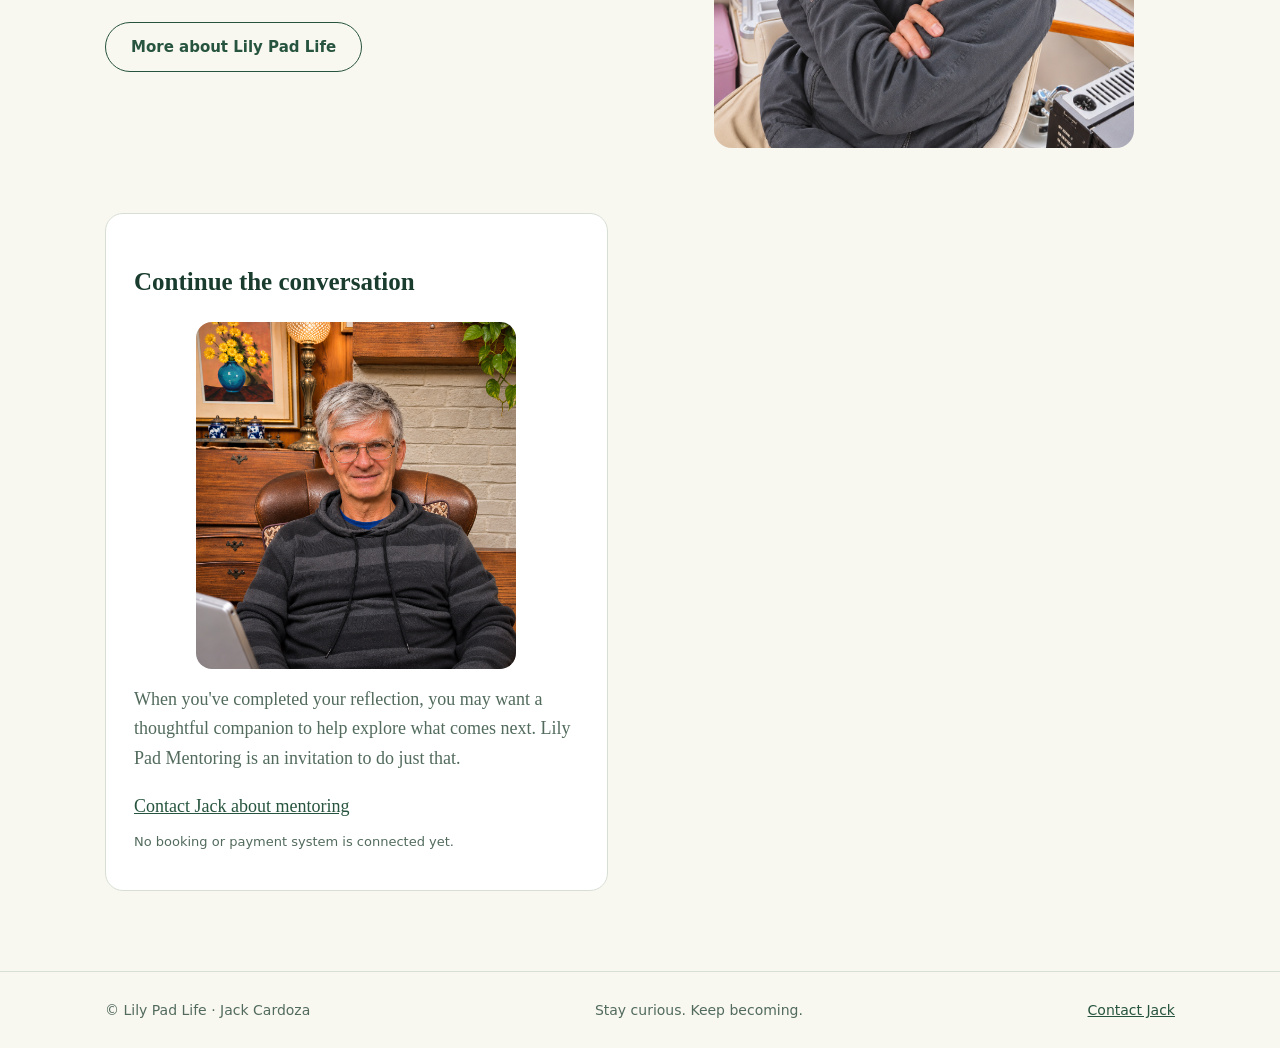
==== commit 43ce1cb8: "Add mentoring conversation card to index.html Added a new card section for continuing the conversati" ====
--- a/index.html
+++ b/index.html
@@ -4,4 +4,6 @@
 <section class="section light"><div class="wrap split"><div><div class="eyebrow">The lily pad philosophy</div><h2>Your next chapter doesn't erase the last one.</h2><p>Every lily pad is a place to stand, learn, and grow. Sometimes you stay and discover new possibilities where you are. Sometimes you're ready to move.</p><p>The deeper question isn't only <em>What should I do next?</em> It's also <em>Who am I becoming through what I do?</em></p><a href="about.html">Read more about the philosophy</a></div><div class="quote">The life you want to live and the work you want to offer can grow from the same authentic roots.</div></div></section>
 <section class="banner"><div class="wrap narrow center"><div class="eyebrow">A personal invitation</div><h2>Curiosity is enough to begin.</h2><p>You don't need a five-year plan. You don't need to quit your job or start a business tomorrow. Start with a few honest questions and one real-world breadcrumb.</p><a class="button" href="discovery.html">Discover my next lily pad</a></div></section>
 <section class="section"><div class="wrap split"><div><div class="eyebrow">Meet your guide</div><h2>I'm Jack Cardoza.</h2><p>I've lived through many different chapters as a veteran, entrepreneur, wilderness guide, and mentor. Looking back, I've learned that the most meaningful gift of each chapter was often the person I was becoming along the way.</p><p>I created Lily Pad Life to help you notice those possibilities in your own life.</p><a class="button outline" href="about.html">More about Lily Pad Life</a></div><img src="Boat%20Jack.png" alt="Jack Cardoza smiling aboard a boat" style="width:100%;max-width:420px;height:auto;border-radius:18px;display:block;margin:auto;">
-<div class="card"><h3>Continue the conversation</h3><p>When you've completed your reflection, you may want a thoughtful companion to help explore what comes next. Lily Pad Mentoring is an invitation to do just that.</p><a href="mailto:jack@lilypadlife.com?subject=Exploring%20my%20next%20lily%20pad">Contact Jack about mentoring</a><p style="font:13px system-ui;color:#526b5d">No booking or payment system is connected yet.</p></div></div></section></main><footer class="footer"><div class="wrap"><span>© Lily Pad Life · Jack Cardoza</span><span>Stay curious. Keep becoming.</span><a href="mailto:jack@lilypadlife.com">Contact Jack</a></div></footer></body></html>
+<div class="card"><h3>Continue the conversation</h3><p>
+<img src="Chair%20Jack.png" alt="Jack Cardoza smiling in his study" style="width:100%;max-width:320px;height:auto;border-radius:16px;display:block;margin:16px auto;">
+When you've completed your reflection, you may want a thoughtful companion to help explore what comes next. Lily Pad Mentoring is an invitation to do just that.</p><a href="mailto:jack@lilypadlife.com?subject=Exploring%20my%20next%20lily%20pad">Contact Jack about mentoring</a><p style="font:13px system-ui;color:#526b5d">No booking or payment system is connected yet.</p></div></div></section></main><footer class="footer"><div class="wrap"><span>© Lily Pad Life · Jack Cardoza</span><span>Stay curious. Keep becoming.</span><a href="mailto:jack@lilypadlife.com">Contact Jack</a></div></footer></body></html>
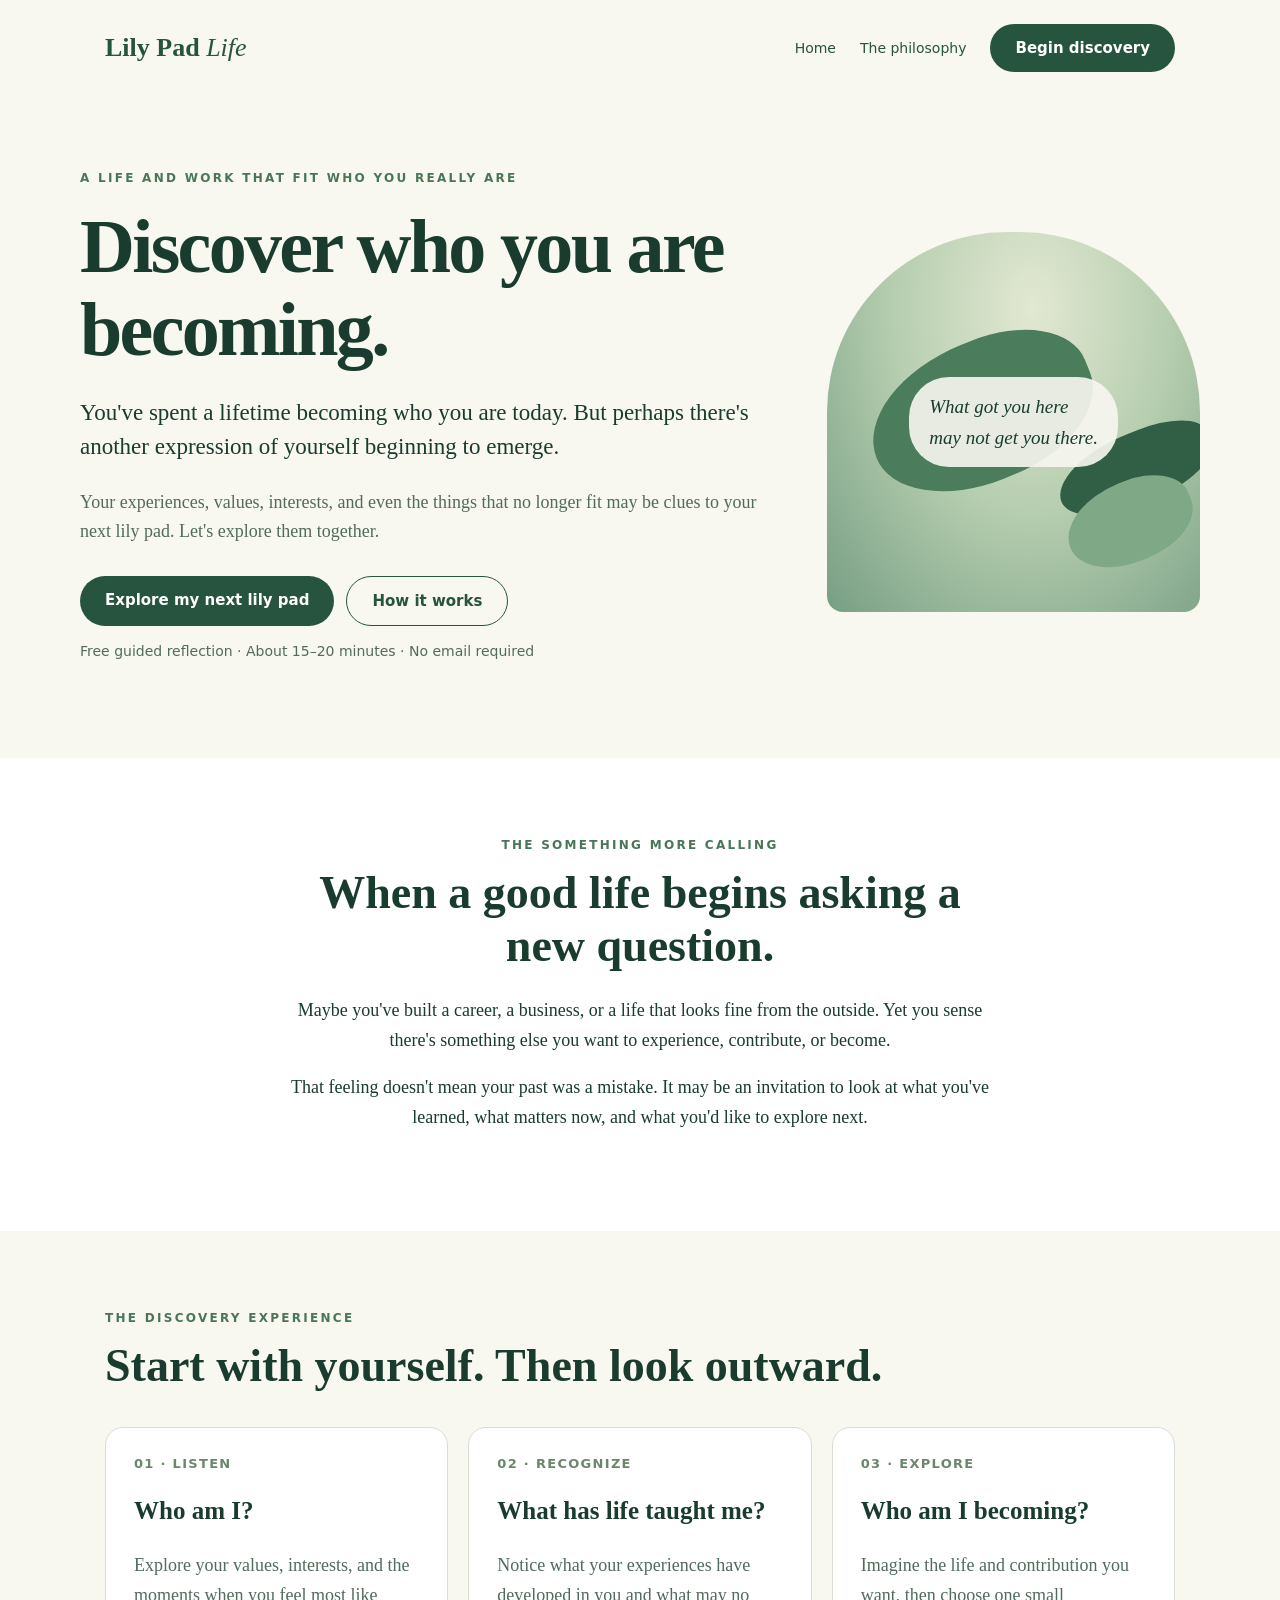
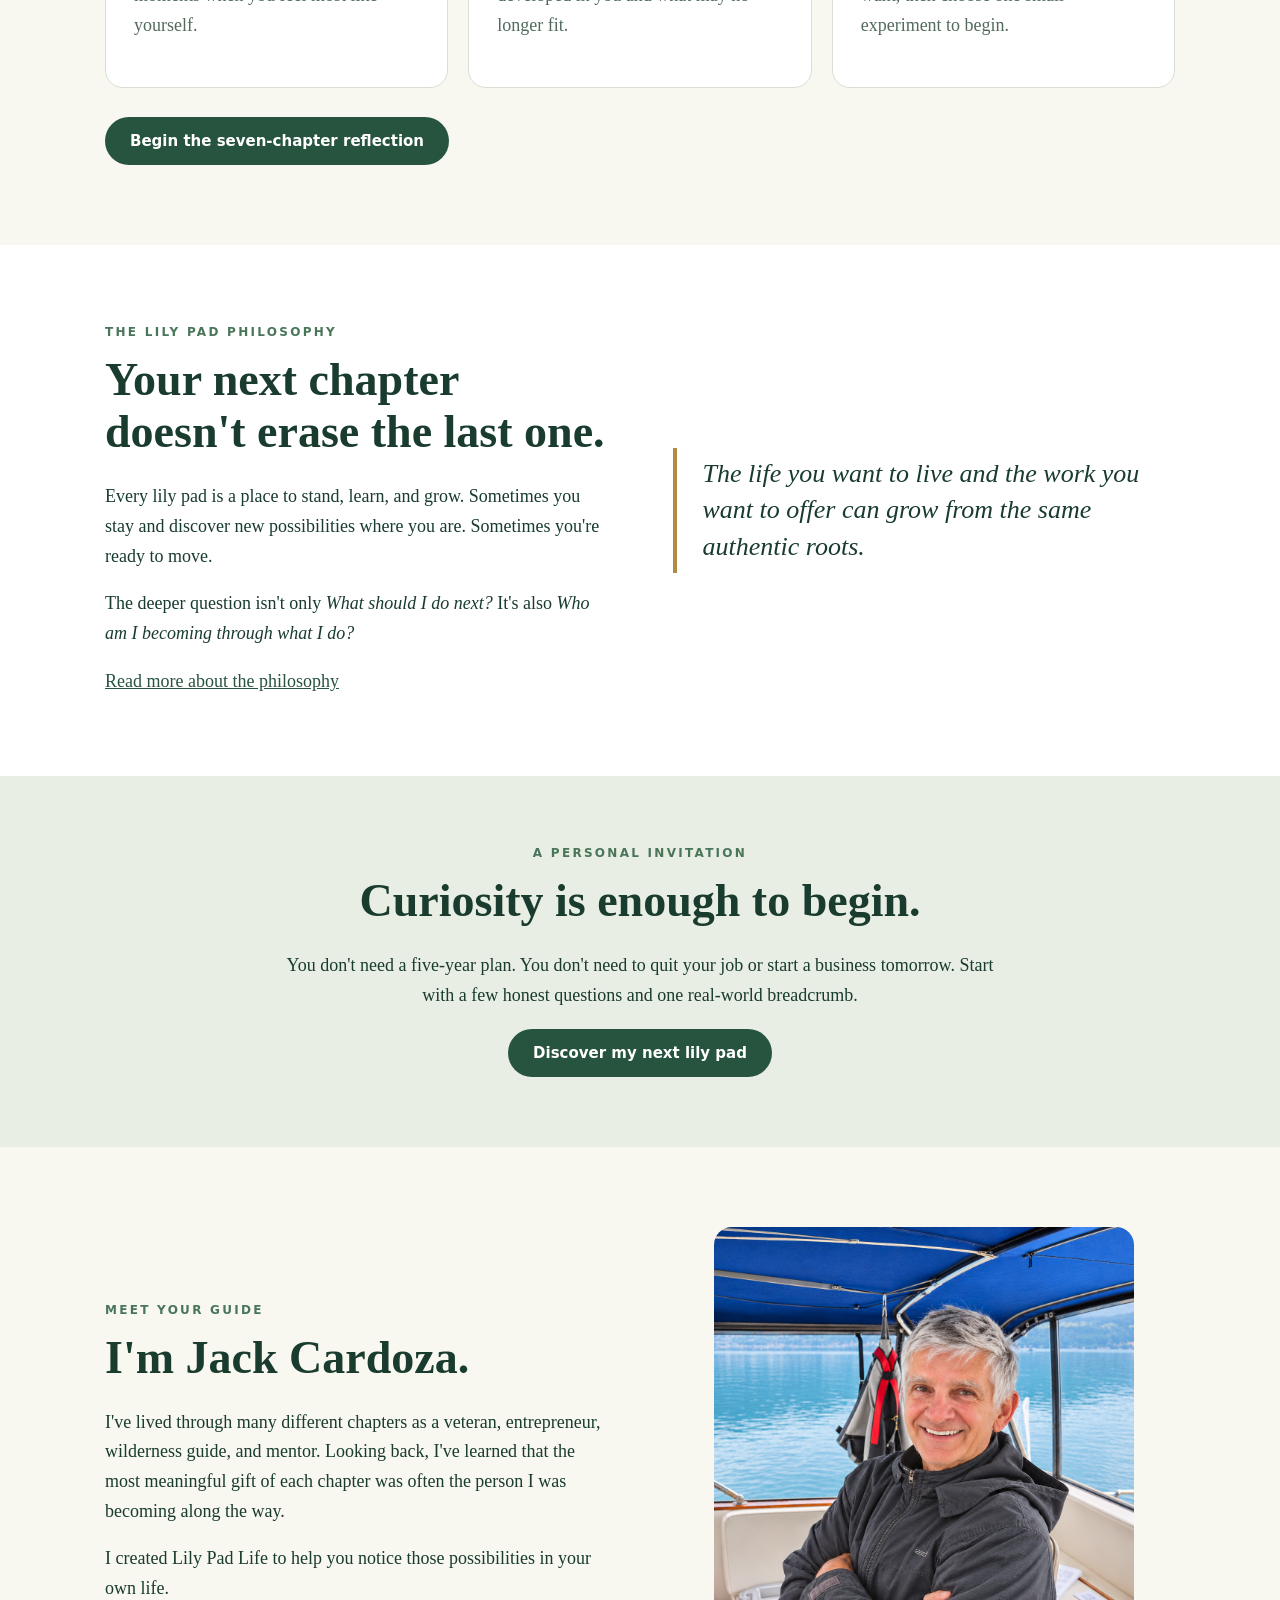
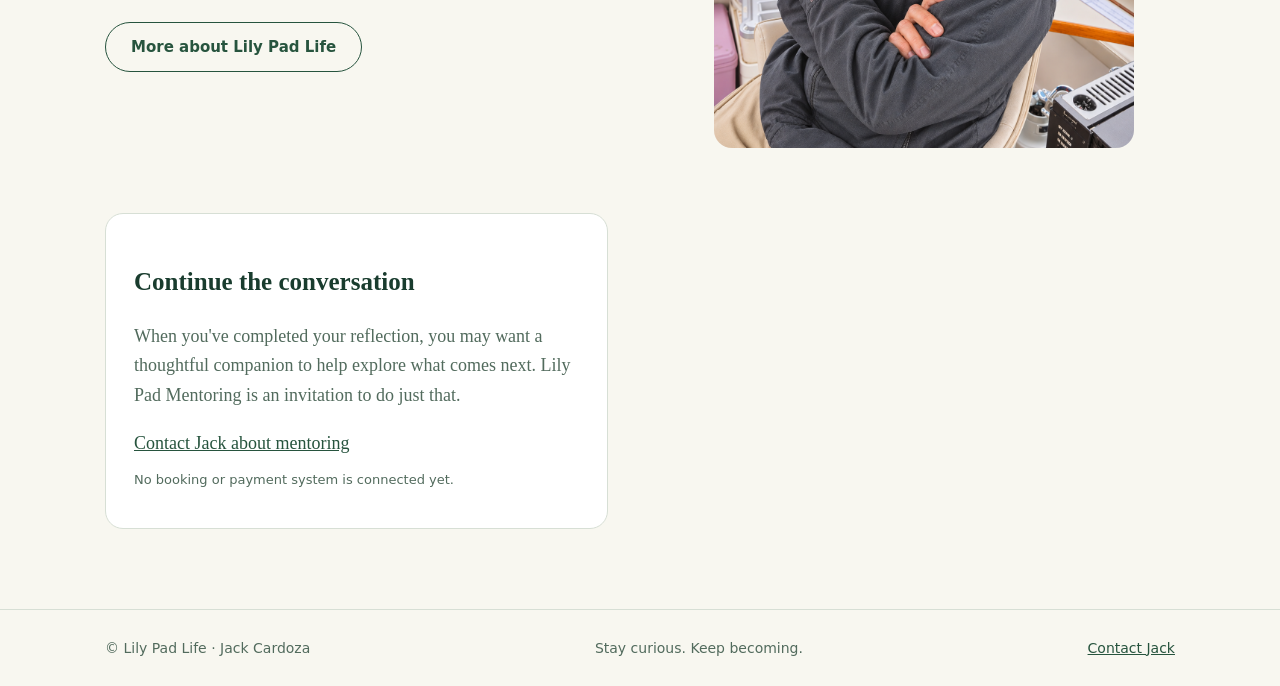
==== commit 254ed184: "Update content in index.html sections" ====
--- a/index.html
+++ b/index.html
@@ -5,5 +5,4 @@
 <section class="banner"><div class="wrap narrow center"><div class="eyebrow">A personal invitation</div><h2>Curiosity is enough to begin.</h2><p>You don't need a five-year plan. You don't need to quit your job or start a business tomorrow. Start with a few honest questions and one real-world breadcrumb.</p><a class="button" href="discovery.html">Discover my next lily pad</a></div></section>
 <section class="section"><div class="wrap split"><div><div class="eyebrow">Meet your guide</div><h2>I'm Jack Cardoza.</h2><p>I've lived through many different chapters as a veteran, entrepreneur, wilderness guide, and mentor. Looking back, I've learned that the most meaningful gift of each chapter was often the person I was becoming along the way.</p><p>I created Lily Pad Life to help you notice those possibilities in your own life.</p><a class="button outline" href="about.html">More about Lily Pad Life</a></div><img src="Boat%20Jack.png" alt="Jack Cardoza smiling aboard a boat" style="width:100%;max-width:420px;height:auto;border-radius:18px;display:block;margin:auto;">
 <div class="card"><h3>Continue the conversation</h3><p>
-<img src="Chair%20Jack.png" alt="Jack Cardoza smiling in his study" style="width:100%;max-width:320px;height:auto;border-radius:16px;display:block;margin:16px auto;">
 When you've completed your reflection, you may want a thoughtful companion to help explore what comes next. Lily Pad Mentoring is an invitation to do just that.</p><a href="mailto:jack@lilypadlife.com?subject=Exploring%20my%20next%20lily%20pad">Contact Jack about mentoring</a><p style="font:13px system-ui;color:#526b5d">No booking or payment system is connected yet.</p></div></div></section></main><footer class="footer"><div class="wrap"><span>© Lily Pad Life · Jack Cardoza</span><span>Stay curious. Keep becoming.</span><a href="mailto:jack@lilypadlife.com">Contact Jack</a></div></footer></body></html>
